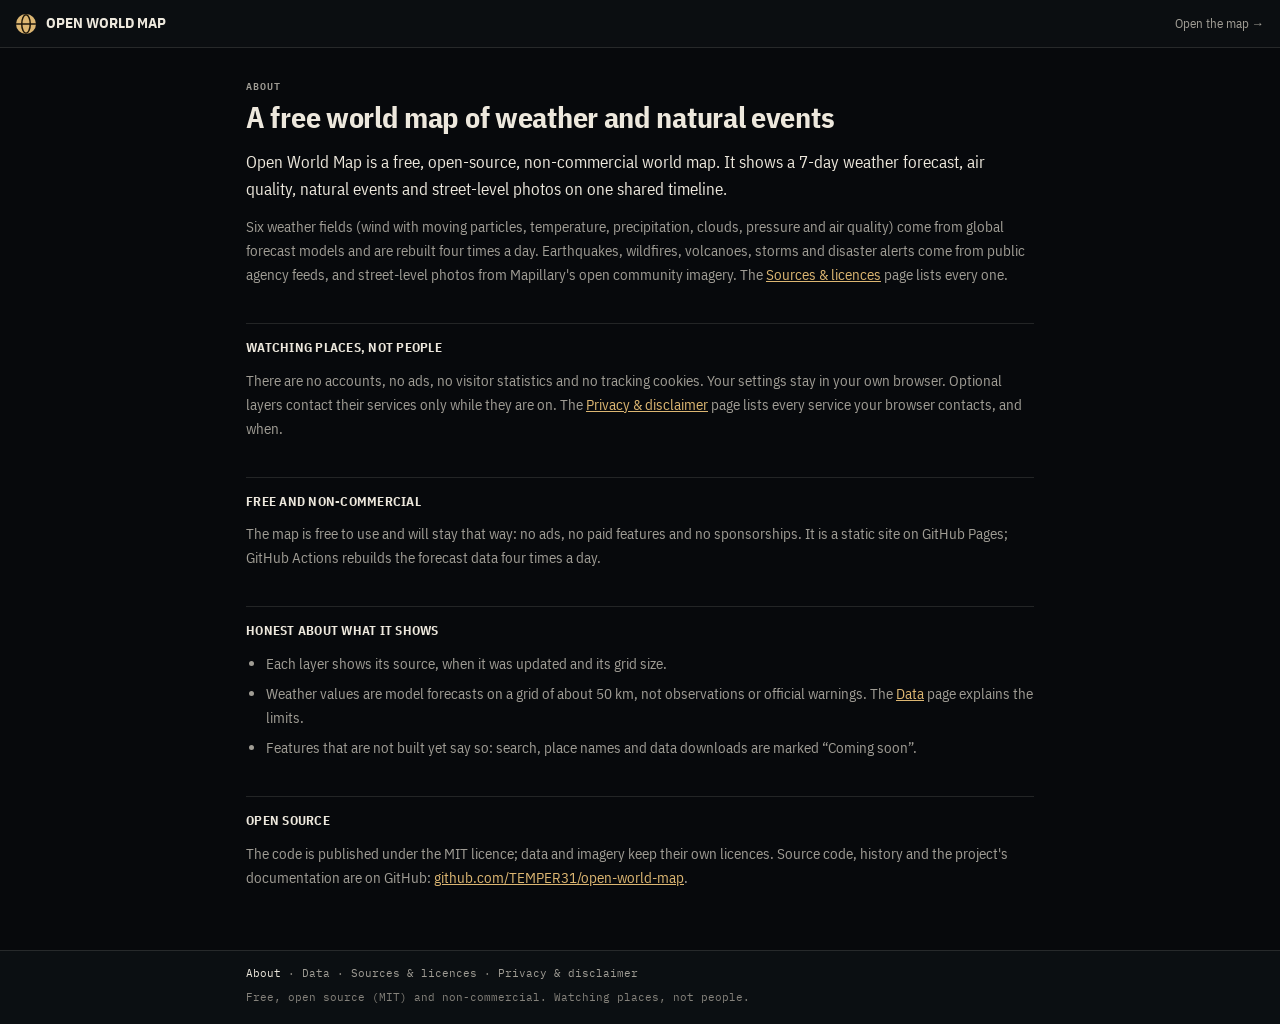
==== site/about.html @ 93635afb "Add files via upload" ====
<!doctype html>
<html lang="en" class="pg">
<head>
<meta charset="utf-8">
<meta http-equiv="Content-Security-Policy" content="default-src 'self'; script-src 'none'; style-src 'self'; img-src 'self'; font-src 'self'; connect-src 'none'; object-src 'none'; base-uri 'self'; form-action 'none'">
<meta name="viewport" content="width=device-width, initial-scale=1, viewport-fit=cover">
<title>About · Open World Map</title>
<meta name="description" content="About Open World Map: a free, open-source, non-commercial world map of weather forecasts and natural events. No accounts, no ads, no tracking.">
<meta name="referrer" content="strict-origin-when-cross-origin">
<meta name="theme-color" content="#07090c">
<link rel="icon" href="favicon.svg" type="image/svg+xml">
<link rel="icon" href="icon-32.png" sizes="32x32" type="image/png">
<link rel="icon" href="icon-192.png" sizes="192x192" type="image/png">
<link rel="apple-touch-icon" href="apple-touch-icon.png">
<link rel="stylesheet" href="css/app.css">
<link rel="stylesheet" href="css/page.css">
</head>
<body>
<header class="pg-top"><a class="brand" href="./"><svg class="logo" viewBox="0 0 20 20" aria-hidden="true"><circle cx="10" cy="10" r="10" fill="var(--accent)"/><ellipse cx="10" cy="10" rx="4.25" ry="9.25" fill="none" stroke="var(--accentInk)" stroke-width="1.5"/><path d="M0 10h20" stroke="var(--accentInk)" stroke-width="1.5"/></svg>Open World Map</a><a class="tb-link" href="./">Open the map →</a></header>
<main class="pg-main">
<p class="kick">About</p>
<h1>A free world map of weather and natural events</h1>
<p class="pg-lead">Open World Map is a free, open-source, non-commercial world map. It shows a 7-day weather forecast, air quality, natural events and street-level photos on one shared timeline.</p>
<p>Six weather fields (wind with moving particles, temperature, precipitation, clouds, pressure and air quality) come from global forecast models and are rebuilt four times a day. Earthquakes, wildfires, volcanoes, storms and disaster alerts come from public agency feeds, and street-level photos from Mapillary's open community imagery. The <a href="sources.html">Sources &amp; licences</a> page lists every one.</p>

<h2>Watching places, not people</h2>
<p>There are no accounts, no ads, no visitor statistics and no tracking cookies. Your settings stay in your own browser. Optional layers contact their services only while they are on. The <a href="privacy.html">Privacy &amp; disclaimer</a> page lists every service your browser contacts, and when.</p>

<h2>Free and non-commercial</h2>
<p>The map is free to use and will stay that way: no ads, no paid features and no sponsorships. It is a static site on GitHub Pages; GitHub Actions rebuilds the forecast data four times a day.</p>

<h2>Honest about what it shows</h2>
<ul>
  <li>Each layer shows its source, when it was updated and its grid size.</li>
  <li>Weather values are model forecasts on a grid of about 50 km, not observations or official warnings. The <a href="data.html">Data</a> page explains the limits.</li>
  <li>Features that are not built yet say so: search, place names and data downloads are marked “Coming soon”.</li>
</ul>

<h2>Open source</h2>
<p>The code is published under the MIT licence; data and imagery keep their own licences. Source code, history and the project's documentation are on GitHub: <a href="https://github.com/TEMPER31/open-world-map" rel="noopener">github.com/TEMPER31/open-world-map</a>.</p>
</main>
<footer class="pg-foot">
  <nav class="footnav" aria-label="Site pages"><a href="about.html" aria-current="page">About</a><span class="sep" aria-hidden="true"> · </span><a href="data.html">Data</a><span class="sep" aria-hidden="true"> · </span><a href="sources.html">Sources &amp; licences</a><span class="sep" aria-hidden="true"> · </span><a href="privacy.html">Privacy &amp; disclaimer</a></nav>
  <p>Free, open source (MIT) and non-commercial. Watching places, not people.</p>
</footer>
</body>
</html>
---- site/css/app.css ----
/* Open World Map: visual system from docs/design (direction 2a, "Chart Room · Dark").
   The UI stays dark for every basemap. */

@font-face { font-family: 'IBM Plex Sans Condensed'; font-weight: 400; font-display: swap; src: url(../fonts/ibm-plex-sans-condensed-latin-400-normal.woff2) format('woff2'); }
@font-face { font-family: 'IBM Plex Sans Condensed'; font-weight: 500; font-display: swap; src: url(../fonts/ibm-plex-sans-condensed-latin-500-normal.woff2) format('woff2'); }
@font-face { font-family: 'IBM Plex Sans Condensed'; font-weight: 600; font-display: swap; src: url(../fonts/ibm-plex-sans-condensed-latin-600-normal.woff2) format('woff2'); }
@font-face { font-family: 'IBM Plex Sans Condensed'; font-weight: 700; font-display: swap; src: url(../fonts/ibm-plex-sans-condensed-latin-700-normal.woff2) format('woff2'); }
@font-face { font-family: 'IBM Plex Mono'; font-weight: 400; font-display: swap; src: url(../fonts/ibm-plex-mono-latin-400-normal.woff2) format('woff2'); }
@font-face { font-family: 'IBM Plex Mono'; font-weight: 500; font-display: swap; src: url(../fonts/ibm-plex-mono-latin-500-normal.woff2) format('woff2'); }
@font-face { font-family: 'IBM Plex Mono'; font-weight: 600; font-display: swap; src: url(../fonts/ibm-plex-mono-latin-600-normal.woff2) format('woff2'); }

:root {
  /* colour tokens (dark) */
  --bg: #07090c; --panel: rgba(12,15,19,.94); --glass: rgba(13,16,21,.58);
  --ink: #ede8dd; --mute: #a09d95; --faint: #85827b;
  --line: rgba(237,232,221,.12); --line2: rgba(237,232,221,.24); --hover: rgba(237,232,221,.06);
  --accent: #dcb672; --accentInk: #1c1508;
  --fire: #ff5a1f; --storm: #8a7cff; --photo: #2fd27a; --live: #45d483;
  /* type */
  --sans: 'IBM Plex Sans Condensed', 'Arial Narrow', sans-serif;
  --mono: 'IBM Plex Mono', ui-monospace, monospace;
  /* spacing scale 4 · 6 · 8 · 10 · 12 · 14 · 16 · 18 */
  --s1: 4px; --s2: 6px; --s3: 8px; --s4: 10px; --s5: 12px; --s6: 14px; --s7: 16px; --s8: 18px;
  --edge: 16px; --r: 2px;
  /* layout */
  --top: 48px; --rail: 260px; --tl-h: 76px;
  --credits-h: 16px; /* set from JS when the credits strip wraps */
  --tl-bottom: max(var(--edge), calc(var(--credits-h) + 2px));
  --lift: 0 18px 50px -12px rgba(0,0,0,.55);
  color-scheme: dark;
}

* { box-sizing: border-box; }
html, body { margin: 0; height: 100%; overflow: hidden; background: var(--bg); }
body { font: 13px/1.35 var(--sans); color: var(--ink); -webkit-font-smoothing: antialiased; }
button { font: inherit; color: inherit; background: none; border: 0; padding: 0; cursor: pointer; }
button:disabled, [aria-disabled="true"] { cursor: not-allowed; }
a { color: var(--accent); }
a:hover { color: var(--ink); }
:focus-visible { outline: 2px solid var(--accent); outline-offset: 1px; }
[hidden] { display: none !important; }
.mono { font-family: var(--mono); font-feature-settings: "tnum"; }

.app { position: fixed; inset: 0; overflow: hidden; }
.topbar, .layers, .timeline, .m-scrub, .tabs, .zoom, .legend, .probe { -webkit-user-select: none; user-select: none; }
.map { position: absolute; inset: 0; background: var(--bg); }
.map .particles { position: absolute; left: 0; top: 0; pointer-events: none; }

/* surfaces */
.panel { position: absolute; z-index: 5; background: var(--panel); border: 1px solid var(--line); }
.glass { background: var(--glass); border: 1px solid var(--line2); backdrop-filter: blur(14px); -webkit-backdrop-filter: blur(14px); }
.lift { box-shadow: var(--lift); }
.kick { font: 600 10px/1 var(--mono); letter-spacing: .09em; text-transform: uppercase; color: var(--ink); }
.chip { display: inline-flex; align-items: center; gap: 6px; height: 24px; padding: 0 9px; border: 1px solid var(--line2); border-radius: var(--r); font: 500 11px var(--mono); color: var(--ink); white-space: nowrap; }
.chip.on { background: var(--ink); color: var(--bg); border-color: var(--ink); }
.btn { display: inline-flex; align-items: center; justify-content: center; gap: 8px; height: 34px; padding: 0 14px; border-radius: var(--r); font: 500 12.5px var(--sans); border: 1px solid var(--line2); color: var(--ink); }
.btn.pri { background: var(--accent); color: var(--accentInk); border-color: var(--accent); }
.btn:disabled { color: var(--faint); border-color: var(--line); }
kbd { font: 500 10.5px var(--mono); padding: 2px 6px; border: 1px solid var(--line2); border-radius: 3px; color: var(--mute); }
.soon { font: 600 9px/1 var(--mono); letter-spacing: .08em; text-transform: uppercase; color: var(--faint); border: 1px solid var(--line); padding: 3px 4px; border-radius: var(--r); white-space: nowrap; }

/* segmented control (basemap switcher, density) */
.seg { display: flex; border: 1px solid var(--line2); border-radius: var(--r); overflow: hidden; }
.seg button { height: 24px; padding: 0 9px; font: 500 11px var(--mono); color: var(--mute); border-left: 1px solid var(--line2); white-space: nowrap; }
.seg button:first-child { border-left: 0; }
.seg button:hover { background: var(--hover); color: var(--ink); }
.seg button[aria-checked="true"] { background: var(--ink); color: var(--bg); }

/* ---- top bar ---- */
.topbar { left: 0; right: 0; top: 0; height: var(--top); border-width: 0 0 1px; display: flex; align-items: center; gap: 18px; padding: 0 12px 0 16px; }
.brand { display: flex; align-items: center; gap: 10px; font-weight: 700; font-size: 15px; text-transform: uppercase; white-space: nowrap; color: var(--ink); text-decoration: none; }
.logo { width: 20px; height: 20px; flex: none; }
.search { flex: 0 1 420px; min-width: 120px; display: flex; align-items: center; gap: 10px; height: 32px; padding: 0 8px 0 12px; border: 1px solid var(--line); border-radius: var(--r); color: var(--mute); background: var(--hover); text-align: left; }
.search span { flex: 1; overflow: hidden; text-overflow: ellipsis; white-space: nowrap; }
.search::before, .m-search::before { content: ""; width: 10px; height: 10px; border: 1.5px solid var(--mute); border-radius: 50%; flex: none; }
.tb-right { margin-left: auto; display: flex; align-items: center; gap: 16px; color: var(--mute); font-size: 12.5px; white-space: nowrap; }
.tb-right .mono { color: var(--ink); font-size: 12px; }
.tb-link { color: var(--mute); text-decoration: none; font-size: 12.5px; }
.tb-link:hover { color: var(--ink); }
.tb-sep { width: 1px; height: 20px; background: var(--line); }
.sample-badge { font: 600 10px/1 var(--mono); letter-spacing: .09em; text-transform: uppercase; color: var(--accent); border: 1px solid color-mix(in oklab, var(--accent) 55%, transparent); padding: 4px 6px; border-radius: var(--r); }

/* ---- layers rail ---- */
.layers { left: 0; top: var(--top); bottom: 0; width: var(--rail); border-width: 0 1px 0 0; padding: 14px 0 10px; display: flex; flex-direction: column; gap: 14px; overflow-y: auto; }
.l-hd { display: flex; align-items: center; gap: 8px; padding: 0 10px 0 16px; height: 28px; margin-top: -6px; }
.l-hd b { font-weight: 700; font-size: 13px; text-transform: uppercase; letter-spacing: .02em; }
.l-sum { display: none; font: 11px var(--mono); color: var(--mute); white-space: nowrap; overflow: hidden; text-overflow: ellipsis; min-width: 0; flex: 1; }
.l-min { margin-left: auto; width: 26px; height: 26px; border: 1px solid var(--line); position: relative; flex: none; }
.l-min::after { content: ""; position: absolute; left: 8px; right: 8px; top: 12px; border-top: 1.5px solid var(--ink); }
.l-min:hover { background: var(--hover); }
.layers.min { padding: 8px 0; gap: 0; bottom: auto; border-width: 0 1px 1px 0; overflow: visible; }
.layers.min .l-hd { margin: 0; }
.layers.min .lsec, .layers.min .lfoot { display: none; }
.layers.min .l-sum { display: inline; }
.layers.min .l-min::before { content: ""; position: absolute; top: 6px; bottom: 6px; left: 12px; border-left: 1.5px solid var(--ink); }
.lsec { display: grid; gap: 1px; padding: 0 8px; }
.lsec > .kick { padding: 0 8px 6px; display: flex; justify-content: space-between; }
.lsec > .kick span:last-child { color: var(--mute); font-weight: 500; }
.row { display: flex; align-items: center; gap: 10px; height: 30px; padding: 0 8px; color: var(--mute); width: 100%; text-align: left; }
button.row:hover, .row[data-toggle]:hover { background: var(--hover); }
.row b { font-weight: 500; color: var(--ink); }
.row .v { margin-left: auto; font: 11px var(--mono); color: var(--mute); }
.row.on, .row.on:hover { background: var(--ink); color: var(--bg); }
.row.on b, .row.on .v { color: var(--bg); }
.row.off b { color: var(--faint); }
.rad { width: 12px; height: 12px; border-radius: 50%; border: 1.5px solid var(--line2); flex: none; }
.row.on .rad { border: 4px solid var(--bg); background: var(--accent); }
.sw { width: 10px; height: 10px; flex: none; }
.sw.eq { border: 2px solid currentColor; border-radius: 50%; }
.sw.fi { background: var(--fire); }
.sw.cy { background: var(--accent); border-radius: 50%; }
.sw.st { background: var(--storm); }
.gdot { width: 9px; height: 9px; border-radius: 50%; background: var(--photo); display: inline-block; box-shadow: 0 0 0 2px rgba(47,210,122,.25); flex: none; }
.row.off .sw, .row.off .gdot { opacity: .45; }
.tg { margin-left: auto; width: 26px; height: 15px; border-radius: 1px; background: var(--line2); position: relative; flex: none; }
.tg::after { content: ""; position: absolute; left: 2px; top: 2px; width: 11px; height: 11px; border-radius: 1px; background: var(--bg); }
.tg.on { background: var(--accent); }
.tg.on::after { left: 13px; background: var(--accentInk); }
.tg:disabled { opacity: .4; }
.lfoot { margin: auto 16px 0; padding-top: 10px; border-top: 1px solid var(--line); font: 10.5px/1.5 var(--mono); color: var(--mute); }
.lfoot b { color: var(--accent); font-weight: 500; }

/* ---- legend ---- */
.legend { position: absolute; z-index: 5; left: calc(var(--rail) + 32px); bottom: calc(var(--tl-bottom) + var(--tl-h) + var(--edge)); width: 320px; padding: 9px 12px 8px; }
.lg-h { display: flex; justify-content: space-between; gap: 12px; font: 500 11px var(--mono); margin-bottom: 6px; white-space: nowrap; }
.lg-h span:last-child { color: var(--mute); overflow: hidden; text-overflow: ellipsis; }
.lg-bar { height: 8px; display: flex; box-shadow: inset 0 0 0 1px var(--line); }
.lg-bar i { flex: 1; }
.lg-t { position: relative; height: 14px; margin-top: 4px; font: 10px var(--mono); color: var(--mute); }
.lg-t span { position: absolute; top: 0; transform: translateX(-50%); white-space: nowrap; }
.lg-t span:first-child { transform: none; }
.lg-t span:last-child { transform: translateX(-100%); }
.lg-t.band { display: flex; position: static; }
.lg-t.band span { position: static; transform: none; flex: 1; }
.lg-cats { display: flex; margin-top: 2px; font: 9.5px var(--mono); color: var(--mute); }
.lg-cats span { flex: 1; overflow: hidden; text-overflow: ellipsis; white-space: nowrap; padding-right: 3px; }

/* ---- timeline ---- */
.timeline { position: absolute; z-index: 5; left: calc(var(--rail) + var(--edge)); right: var(--edge); bottom: var(--tl-bottom); height: var(--tl-h); display: flex; align-items: stretch; }
.tl-ctrl { display: flex; align-items: center; gap: 12px; padding: 0 14px; border-right: 1px solid var(--line); width: 290px; flex: none; }
.tl-btns { display: flex; align-items: center; gap: 4px; flex: none; }
.tl-step { width: 26px; height: 36px; display: grid; place-items: center; font: 500 18px var(--mono); color: var(--ink); border: 1px solid var(--line2); border-radius: var(--r); flex: none; }
.tl-step:hover:not(:disabled) { background: var(--hover); }
.tl-step:disabled { opacity: .35; cursor: default; }
.play { width: 36px; height: 36px; border-radius: var(--r); background: var(--accent); position: relative; flex: none; }
.play::after { content: ""; position: absolute; left: 14px; top: 11px; border-left: 11px solid var(--accentInk); border-top: 7px solid transparent; border-bottom: 7px solid transparent; }
.play.on::after { left: 12px; top: 11px; width: 4px; height: 14px; border: 0; background: var(--accentInk); box-shadow: 8px 0 0 var(--accentInk); }
.tl-now { font-weight: 600; font-size: 14px; }
.tl-date { font-size: 11px; color: var(--mute); margin-top: 2px; }
.tl-track { flex: 1; position: relative; margin: 0 22px; cursor: pointer; touch-action: none; }
.tl-side { display: flex; align-items: center; gap: 8px; padding: 0 16px; border-left: 1px solid var(--line); }
.tl-zone { position: absolute; top: 12px; height: 30px; display: flex; align-items: flex-start; padding: 3px 6px; font: 600 9px var(--mono); letter-spacing: .1em; color: var(--faint); pointer-events: none; }
.tl-zone.fc { background: repeating-linear-gradient(135deg, var(--hover) 0 4px, transparent 4px 8px); border-left: 1px dashed var(--line2); }
.tl-axis { position: absolute; left: 0; right: 0; top: 42px; height: 1px; background: var(--line2); }
.tl-lab { position: absolute; top: 49px; transform: translateX(-50%); font: 10.5px var(--mono); color: var(--mute); white-space: nowrap; pointer-events: none; }
.tl-lab[style="left:0"] { transform: none; }
.tl-lab.end { transform: translateX(-100%); }
.tl-lab b { color: var(--ink); font-weight: 600; }
.tl-tick { position: absolute; top: 42px; width: 1px; height: 3px; background: var(--line2); }
.tl-tick.major { height: 6px; }
.tl-head { position: absolute; top: 6px; bottom: 22px; width: 2px; background: var(--accent); transform: translateX(-1px); pointer-events: none; }
.tl-head::before { content: ""; position: absolute; left: -5px; top: -4px; width: 12px; height: 12px; background: var(--accent); transform: rotate(45deg); }

/* ---- detail panel ---- */
.detail { position: absolute; z-index: 5; right: var(--edge); top: calc(var(--top) + var(--edge)); max-height: calc(100% - var(--top) - var(--edge) * 2 - var(--tl-bottom) - var(--tl-h)); width: 348px; display: flex; flex-direction: column; overflow: auto; }
.d-hd { padding: 14px 18px 12px; border-bottom: 1px solid var(--line); position: relative; }
.d-x { position: absolute; right: 14px; top: 14px; width: 26px; height: 26px; border: 1px solid var(--line2); display: grid; place-items: center; color: var(--mute); font-size: 14px; }
.d-x:hover { color: var(--ink); background: var(--hover); }
.d-title { font-size: 26px; font-weight: 700; letter-spacing: -.01em; margin: 8px 0 2px; }
.d-name { font-size: 12px; color: var(--faint); margin-bottom: 6px; display: flex; gap: 6px; align-items: center; }
.d-body { display: flex; flex-direction: column; flex: 1; }
.grab { display: none; }
.d-sub { color: var(--mute); font-size: 12.5px; display: flex; gap: 8px; align-items: center; flex-wrap: wrap; }
.tag { font: 600 10.5px var(--mono); padding: 2px 6px; background: var(--accent); color: var(--accentInk); }
.stats { display: grid; grid-template-columns: 1fr 1fr; border-bottom: 1px solid var(--line); }
.stat { padding: 9px 18px; text-align: left; border-bottom: 1px solid var(--line); }
.stat:nth-child(odd) { border-right: 1px solid var(--line); }
.stat:nth-last-child(-n+2) { border-bottom: 0; }
button.stat:hover { background: var(--hover); }
.stat.on { box-shadow: inset 2px 0 0 var(--accent); }
.stat .l { font-size: 11px; color: var(--mute); }
.stat .n { font: 500 20px/1.15 var(--mono); margin-top: 3px; letter-spacing: -.02em; }
.stat .n small { font-size: 11px; color: var(--mute); margin-left: 3px; letter-spacing: 0; }
.d-sec { padding: 10px 18px; border-bottom: 1px solid var(--line); }
.d-sec .kick { display: flex; justify-content: space-between; margin-bottom: 8px; }
.d-sec .kick span:last-child { color: var(--mute); font-weight: 500; }
.d-sec svg { display: block; width: 100%; height: auto; }
.alert { padding: 10px 12px; border-radius: var(--r); background: color-mix(in oklab, var(--accent) 16%, transparent); border: 1px solid color-mix(in oklab, var(--accent) 45%, transparent); font-size: 12.5px; }
.alert b { display: block; font-weight: 600; }
.alert span { color: var(--mute); }
.d-ft { margin-top: auto; padding: 12px 18px 14px; display: flex; flex-direction: column; gap: 10px; }
.src { font: 10.5px var(--mono); color: var(--mute); }
.d-btns { display: flex; gap: 8px; }
.d-btns .btn { flex: 1; }

/* ---- probe, markers ---- */
.probe { position: absolute; z-index: 4; transform: translate(14px, -50%); display: grid; grid-template-columns: auto auto; align-items: baseline; gap: 2px 10px; padding: 7px 10px; border-radius: var(--r); font: 11.5px var(--mono); white-space: nowrap; pointer-events: none; background: rgba(12,15,19,.86); box-shadow: var(--lift); }
.probe b { font-weight: 600; font-size: 13px; }
.probe span { color: var(--mute); }
.probe small { grid-column: 1 / -1; font-size: 10px; color: var(--faint); }
.pin { width: 14px; height: 14px; border-radius: 50%; background: var(--accent); border: 2.5px solid var(--bg); box-shadow: 0 0 0 1px rgba(0,0,0,.4); position: relative; }
.pin::after { content: ""; position: absolute; inset: -9px; border: 2px solid var(--accent); border-radius: 50%; animation: pulse 2s ease-out infinite; }
@keyframes pulse { 0% { transform: scale(.4); opacity: .9; } 100% { transform: scale(1.8); opacity: 0; } }
@media (prefers-reduced-motion: reduce) { .pin::after { animation: none; opacity: 0; } }
.hl-plate { width: 44px; height: 30px; display: grid; place-items: center; align-content: center; background: rgba(7,9,12,.75); font: 600 13px/1 var(--mono); pointer-events: none; }
.hl-plate span { font: 500 10px/1.2 var(--mono); }
.hl-plate.L { color: #9ec3ff; }
.hl-plate.H { color: #f1c48a; }
.hl-plate.light { background: rgba(247,245,239,.85); }
.hl-plate.light.L { color: #2b4e9a; }
.hl-plate.light.H { color: #8a4a1e; }

/* ---- zoom + scale ---- */
.zoom { position: absolute; z-index: 5; right: var(--edge); bottom: calc(var(--tl-bottom) + var(--edge) + var(--tl-h)); display: flex; flex-direction: column; }
.zoom button { width: 36px; height: 36px; display: grid; place-items: center; font: 400 18px var(--mono); border-bottom: 1px solid var(--line); }
.zoom button:last-child { border: 0; }
.zoom button:hover { background: var(--hover); }
.zoom svg { width: 16px; height: 16px; }
.zoom button[aria-pressed="true"], .m-btn[aria-pressed="true"] { background: var(--accent); color: var(--accentInk); border-color: var(--accent); }
.scale { position: absolute; z-index: 5; right: calc(var(--edge) + 48px); bottom: calc(var(--tl-bottom) + var(--edge) + var(--tl-h)); display: flex; flex-direction: column; align-items: flex-end; gap: 3px; font: 10px var(--mono); color: var(--ink); text-shadow: 0 1px 2px rgba(0,0,0,.8); pointer-events: none; }
.scale i { display: block; height: 5px; border: 1.5px solid var(--ink); border-top: 0; box-shadow: 0 1px 2px rgba(0,0,0,.6); }

/* ---- credits strip ---- */
.credits { position: absolute; z-index: 6; right: 0; bottom: 0; max-width: calc(100% - var(--rail)); min-height: 16px; padding: 0 8px; font: 10px/15px var(--mono); color: var(--mute); background: var(--panel); border-top: 1px solid var(--line); border-left: 1px solid var(--line); text-align: right; }
.credits a { color: var(--ink); text-decoration: none; }
.credits a:hover { text-decoration: underline; }
.credits b { color: var(--accent); font-weight: 500; }

/* ---- popovers (Data, Settings) ---- */
.pop { z-index: 8; right: 12px; top: calc(var(--top) + 8px); width: 320px; padding: 14px 16px; border-color: var(--line2); box-shadow: var(--lift); }
.pop-hd { display: flex; align-items: center; justify-content: space-between; margin-bottom: 10px; }
.pop-hd b { font-size: 15px; font-weight: 700; text-transform: uppercase; }
.pop .d-x { position: static; }
.pop p { margin: 0 0 10px; color: var(--mute); font-size: 13px; }
.pop p b { color: var(--ink); font-weight: 600; }
.pop .note { font-size: 12px; }
.it { display: flex; align-items: center; justify-content: space-between; gap: 10px; min-height: 40px; border-top: 1px solid var(--line); font-size: 13px; }
.it:last-of-type { border-bottom: 1px solid var(--line); margin-bottom: 10px; }
input[type=range] { accent-color: var(--accent); width: 140px; }

/* ---- toast ---- */
.stale { position: absolute; z-index: 7; left: 50%; top: calc(var(--top) + 8px); transform: translateX(-50%); max-width: min(640px, calc(100% - 32px)); padding: 7px 12px; font: 12px/1.4 var(--sans); color: var(--ink); background: color-mix(in oklab, var(--accent) 22%, var(--panel)); border: 1px solid color-mix(in oklab, var(--accent) 60%, transparent); text-align: center; }
.legend.unavailable::after { content: attr(data-msg); display: block; margin-top: 4px; font: 10px var(--mono); color: var(--accent); }
.toast { position: absolute; z-index: 30; left: 50%; top: calc(var(--top) + 14px); transform: translate(-50%, -8px); opacity: 0; pointer-events: none; padding: 8px 12px; background: var(--panel); border: 1px solid var(--line2); font: 12px var(--mono); transition: opacity .15s, transform .15s; }
.toast.show { opacity: 1; transform: translate(-50%, 0); }
.noscript { position: absolute; inset: 40% 0 auto; text-align: center; color: var(--mute); }

/* ---- MapLibre overrides ---- */
.maplibregl-ctrl-attrib { display: none; }
.maplibregl-canvas:focus-visible { outline: 2px solid var(--accent); outline-offset: -2px; }

/* ---- mobile (designed at 390 x 844; below 1024 px wide) ---- */
.m-top, .m-field, .m-scrub, .tabs, .lsheet { display: none; }

@media (max-width: 1023px) {
  :root { --tabs: calc(60px + env(safe-area-inset-bottom)); --safe-top: env(safe-area-inset-top); }
  .topbar, .layers, .legend, .timeline, .zoom, .probe { display: none !important; }
  .stale { top: calc(136px + var(--safe-top)); font-size: 11px; }
  .m-top { display: flex; position: absolute; z-index: 6; left: 12px; right: 12px; top: calc(12px + var(--safe-top)); gap: 8px; }
  .m-search { flex: 1; height: 46px; display: flex; align-items: center; gap: 10px; padding: 0 14px; font-size: 14.5px; color: var(--mute); text-align: left; }
  .m-search::before { width: 11px; height: 11px; }
  .m-btn { width: 46px; height: 46px; display: grid; place-items: center; font: 600 10px var(--mono); }
  .m-btn[aria-expanded="true"] { background: var(--ink); color: var(--bg); border-color: var(--ink); }
  .m-field { display: flex; position: absolute; z-index: 6; left: 12px; top: calc(68px + var(--safe-top)); align-items: center; gap: 8px; padding: 6px 10px; font: 500 11px var(--mono); white-space: nowrap; }
  .m-field .lg-bar { width: 84px; height: 6px; }
  .m-field .sample-badge { padding: 2px 4px; font-size: 9px; }
  .m-scrub { display: flex; position: absolute; z-index: 7; left: 12px; right: 12px; bottom: calc(var(--tabs) + 12px); height: 52px; align-items: center; gap: 10px; padding: 0 12px 0 8px; }
  .m-track { flex: 1; position: relative; height: 30px; cursor: pointer; touch-action: none; }
  .m-track .tl-zone { top: 0; height: 20px; font-size: 8px; padding: 2px 4px; }
  .m-track .tl-axis { top: 20px; }
  .m-track .tl-tick { top: 20px; }
  .m-track .tl-head { top: 0; bottom: 4px; }
  .m-track .tl-head::before { top: -3px; }
  .m-time { font-size: 11px; text-align: right; line-height: 1.3; display: flex; flex-direction: column; min-width: 64px; }
  .m-time b { color: var(--ink); }
  .m-time span { color: var(--mute); }
  .tabs { display: grid; position: absolute; z-index: 20; left: 0; right: 0; bottom: 0; height: var(--tabs); grid-template-columns: repeat(4, 1fr); padding: 6px 8px env(safe-area-inset-bottom); border-top: 1px solid var(--line); background: var(--panel); }
  .tabs button { display: flex; flex-direction: column; align-items: center; justify-content: center; gap: 6px; font-size: 11.5px; color: var(--mute); min-height: 44px; }
  .tabs button i { width: 22px; height: 2px; background: transparent; }
  .tabs button.on { color: var(--ink); font-weight: 600; }
  .tabs button.on i { background: var(--accent); }
  /* credits sit at the top of the map so bottom sheets never cover them */
  .credits { left: 12px; right: 12px; top: calc(104px + var(--safe-top)); bottom: auto; max-width: none; border: 0; background: rgba(12,15,19,.7); font-size: 9px; line-height: 13px; padding: 2px 6px; text-align: left; }

  /* bottom sheets: layers, place detail, data, settings */
  .sheet, .detail, .pop { position: absolute; z-index: 9; left: 0; right: 0; top: auto; bottom: var(--tabs); width: auto; max-height: 62%; overflow-y: auto; padding: 8px 16px 16px; border: 0; border-top: 1px solid var(--line2); background: rgba(12,15,19,.92); backdrop-filter: blur(20px); -webkit-backdrop-filter: blur(20px); box-shadow: none; }
  .sheet::before, .detail::before, .pop::before { content: ""; display: block; width: 38px; height: 5px; border-radius: 3px; background: var(--line2); margin: 0 auto 10px; flex: none; }
  .lsheet:not([hidden]) { display: block; }
  .detail { padding: 8px 0 0; top: 54%; max-height: none; }
  .detail .d-title { font-size: 22px; margin: 6px 0 2px; }
  .detail .stats { grid-template-columns: repeat(3, 1fr); }
  .detail .stat { padding: 8px 12px; border-right: 1px solid var(--line); border-bottom: 1px solid var(--line); }
  .detail .stat:nth-child(3n) { border-right: 0; }
  .detail .stat:nth-last-child(-n+3) { border-bottom: 0; }
  .detail .stat .n { font-size: 17px; }
  .detail .d-hd { padding-top: 0; }
  .detail .d-x, .lsheet .d-x { width: 36px; height: 36px; }
  .ls-hd { display: flex; align-items: center; justify-content: space-between; margin: 0 0 12px; }
  .ls-hd b { font-size: 18px; font-weight: 700; text-transform: uppercase; }
  .ls-hd .d-x { position: static; }
  .grp { margin-bottom: 12px; }
  .grp > .kick { padding: 0 4px 7px; display: flex; justify-content: space-between; }
  .grp > .kick span:last-child { color: var(--mute); font-weight: 500; }
  .ftiles { display: grid; grid-template-columns: repeat(3, 1fr); gap: 8px; }
  .ftile { height: 72px; border: 1px solid var(--line2); padding: 9px 10px; display: flex; flex-direction: column; justify-content: space-between; background: var(--hover); text-align: left; }
  .ftile .lg-bar { height: 5px; }
  .ftile b { font-size: 14px; font-weight: 600; }
  .ftile span { font: 10.5px var(--mono); color: var(--mute); }
  .ftile[aria-checked="true"] { border: 1.5px solid var(--accent); background: color-mix(in oklab, var(--accent) 12%, transparent); }
  .card { border: 1px solid var(--line2); background: var(--hover); }
  .card .it { padding: 0 14px; min-height: 46px; font-size: 14px; border-top: 1px solid var(--line); margin: 0; }
  .card .it:first-child { border-top: 0; }
  .card .it:last-of-type { border-bottom: 0; }
  .card .seg button { height: 32px; padding: 0 10px; }
  .pop .it { min-height: 46px; }
}

@media (max-width: 1279px) and (min-width: 1024px) {
  .tl-side [data-stepsize] { display: none; }
  .sample-badge { display: none; }
}

/* keep zoom + scale clear of the open detail panel (desktop) */
@media (min-width: 1024px) {
  .has-detail .zoom { right: calc(var(--edge) + 348px + 12px); }
  .has-detail .scale { right: calc(var(--edge) + 348px + 60px); }
}
/* Temperature unit toggle in the legend header (°C <-> °F) */
.lg-u { font: inherit; color: var(--accent); background: none; border: 0; padding: 0 2px; cursor: pointer; text-decoration: underline dotted; text-underline-offset: 2px; }
.lg-u:focus-visible { outline: 2px solid var(--accent); outline-offset: 1px; }

/* 7-day timeline: the 3-hourly part (after f120) and the "less certain" part (after ~3 days) */
.tl-coarse, .tl-unc { position: absolute; top: 12px; right: 0; height: 30px; padding: 3px 6px; font: 600 9px var(--mono); letter-spacing: .1em; color: var(--faint); pointer-events: none; }
.tl-unc { top: 26px; height: 16px; padding-top: 2px; background: linear-gradient(90deg, transparent, rgba(0,0,0,.18)); border-left: 1px dotted var(--line2); }
.tl-coarse { border-left: 1.5px solid var(--line2); background: rgba(237,232,221,.035); }
.tl-tick.coarse { background: var(--mute); }
.tl-lab.mini { top: 21px; font-size: 8.5px; }
.legend.ended .lg-bar, .legend.ended .lg-t, .legend.ended .lg-cats { opacity: .3; }
@media (max-width: 1023px) {
  .m-scrub { gap: 6px; padding: 0 10px 0 6px; }
  .m-scrub .tl-step { width: 32px; height: 44px; }
  .m-scrub .play { width: 44px; height: 44px; }
  .m-scrub .play::after { left: 18px; top: 15px; }
  .m-scrub .play.on::after { left: 16px; top: 15px; }
  .m-track .tl-coarse { top: 0; height: 20px; padding: 0; }
  .m-track .tl-unc { top: 10px; height: 10px; }
}

/* ---- Phase 3: one clock, units, measure, layers sections, phone sheets ---- */
.tl-label { min-width: 0; }
.tl-now { display: flex; align-items: baseline; gap: 8px; white-space: nowrap; }
.tl-fh { font-size: 10px; font-weight: 500; color: var(--faint); }
.tl-ctrl { width: auto; }
.tl-date { white-space: nowrap; }
button.chip:hover { background: var(--hover); }
/* Layers rail: the selected field opens to its legend and options; the others stay one line */
.lx { padding: 8px 8px 10px 30px; border-left: 2px solid var(--accent); margin: 0 0 4px 8px; display: grid; gap: 8px; }
.lx .seg { justify-self: start; }
.lx-note { margin: 0; font-size: 11.5px; color: var(--mute); line-height: 1.4; }
.legend.docked { position: static; width: auto; padding: 0; background: none; border: 0; box-shadow: none; backdrop-filter: none; -webkit-backdrop-filter: none; }
.legend.docked .lg-h span:first-child { display: none; }
.legend.docked .lg-h { justify-content: flex-end; }
.ls-lg .legend.docked { display: block !important; margin-top: 12px; padding: 10px 12px 8px; border: 1px solid var(--line2); background: var(--hover); }
.ls-lg .legend.docked .lg-h span:first-child { display: inline; }
.ls-lg .legend.docked .lg-h { justify-content: space-between; }
/* measure panel */
.measure { position: absolute; z-index: 8; left: calc(var(--rail) + 32px); top: calc(var(--top) + var(--edge)); width: 280px; padding: 12px 14px; display: grid; gap: 8px; }
.m-hd { display: flex; justify-content: space-between; align-items: center; }
.m-hd .d-x { position: static; }
.m-total { display: flex; align-items: center; justify-content: space-between; gap: 10px; }
.m-total b { font-size: 24px; font-weight: 500; }
.m-legs { margin: 0; padding: 0; list-style: none; font-size: 11.5px; max-height: 120px; overflow: auto; }
.m-legs li { display: flex; justify-content: space-between; padding: 3px 0; border-top: 1px solid var(--line); color: var(--mute); }
.m-legs b { color: var(--ink); font-weight: 500; }
.measure .btn { height: 34px; }
.layers.min ~ .measure { left: calc(var(--edge) + 0px); top: calc(var(--top) + 64px); }
/* MapLibre: no default controls are used; keep any that appear in the dark theme */
.maplibregl-ctrl-group { background: var(--glass); border: 1px solid var(--line2); }

@media (max-width: 1023px) {
  .m-top .m-btn[data-measure] { font-size: 9px; }
  .measure { left: 12px; right: 12px; width: auto; top: calc(112px + var(--safe-top)); z-index: 8; background: rgba(12,15,19,.92); }
  .measure .btn { height: 44px; }
  .measure .seg button { height: 36px; padding: 0 14px; }
  /* scrubber: 44 px targets, a tall drag area for the track */
  /* two rows: buttons + time, then the track across the full width (easy to drag) */
  .m-scrub { height: auto; display: grid; grid-template-columns: 44px 44px 44px 1fr; grid-template-rows: 44px 44px; gap: 4px 6px; padding: 6px 10px 2px; align-items: center; }
  .m-scrub .tl-step { width: 44px; height: 44px; }
  .m-track { height: 44px; grid-column: 1 / -1; grid-row: 2; margin: 0 6px; }
  .m-time { flex-direction: row; flex-wrap: wrap; justify-content: flex-end; gap: 0 8px; }
  .m-time span { white-space: nowrap; }
  .m-track .tl-zone, .m-track .tl-coarse { top: 4px; }
  .m-track .tl-unc { top: 14px; }
  .m-track .tl-axis, .m-track .tl-tick { top: 24px; }
  .m-track .tl-lab.mini { top: 26px; }
  .m-track .tl-head { top: 4px; bottom: 14px; }
  .m-time { min-width: 0; font-size: 10.5px; line-height: 1.3; text-align: right; }
  .m-time i { font-style: normal; font-size: 9px; color: var(--faint); }
  /* sheets: drag handle + snap heights (map area = screen minus the tab bar) */
  .sheet::before, .detail::before { content: none; }
  .grab { display: block; width: 100%; height: 26px; margin: -8px 0 4px; flex: none; touch-action: none; cursor: grab; position: relative; }
  .grab::after { content: ""; position: absolute; left: 50%; top: 10px; width: 38px; height: 5px; margin-left: -19px; border-radius: 3px; background: var(--line2); }
  .sheet, .detail { max-height: none; transition: height .18s ease-out; }
  .sheet.dragging, .detail.dragging { transition: none; }
  .detail { top: auto; height: calc((100% - var(--tabs)) * .4); }
  .detail[data-snap="peek"] { height: 150px; overflow: hidden; }
  .detail[data-snap="full"], .lsheet[data-snap="full"] { height: calc(100% - var(--tabs) - 64px - var(--safe-top)); }
  .lsheet { height: calc((100% - var(--tabs)) * .4); }
  .has-detail .m-scrub { top: auto; bottom: calc(var(--tabs) + (100% - var(--tabs)) * .4 + 8px); }
  body[data-place="peek"].has-detail .m-scrub { bottom: calc(var(--tabs) + 150px + 8px); }
  body[data-place="full"].has-detail .m-scrub { display: none; }
  .detail .d-x { top: 0; }
  .detail .d-name { margin-bottom: 4px; }
}
.legend.docked .lg-t { font-size: 8.5px; }
.layers { overflow-x: hidden; }
.lx { min-width: 0; overflow: hidden; }
.legend.docked .lg-h span:last-child { min-width: 0; }
.legend.docked.unavailable::after { white-space: normal; }
.legend.docked .lg-cats { font-size: 8.5px; }
.lx { grid-template-columns: minmax(0, 1fr); }
.legend.docked { min-width: 0; overflow: hidden; }

/* ---- events (Phase 5) ---- */
.sw.ga { background: #ff9f1c; transform: rotate(45deg) scale(.85); }
.sw.st { border-radius: 50%; }
.lsec.ev > .kick { align-items: center; }
.lsec.ev .seg button { height: 20px; padding: 0 7px; font-size: 10px; }
.lsec.ev .row .v { margin-left: auto; }
.lsec.ev .row .tg { margin-left: 8px; }
.row .v.bad { color: var(--fire); }
.lsec.ev .lx-note { padding: 4px 8px 0; font-size: 11px; }
.grp .lsec.ev { padding: 0; }
@media (max-width: 1023px) { .grp .lsec.ev .row { height: 44px; } .grp .lsec.ev .tg { width: 34px; height: 20px; } .grp .lsec.ev .tg::after { width: 16px; height: 16px; } .grp .lsec.ev .tg.on::after { left: 16px; } .grp .lsec.ev .seg button { height: 32px; padding: 0 12px; } }

/* ---- street photos (Phase 4) ---- */
.ph-img { display: block; width: 100%; aspect-ratio: 4 / 3; object-fit: cover; background: var(--hover); border: 1px solid var(--line); }
.ph-msg { display: grid; place-items: center; color: var(--mute); font: 12px var(--mono); text-align: center; padding: 12px; }

/* ---- overlays ---- */
.chk { width: 12px; height: 12px; flex: none; border: 1.5px solid var(--mute); border-radius: 1px; position: relative; }
.row[aria-checked="true"] .chk { background: var(--accent); border-color: var(--accent); }
.row[aria-checked="true"] .chk::after { content: ""; position: absolute; left: 3px; top: 0; width: 3px; height: 7px; border: solid var(--accentInk); border-width: 0 1.5px 1.5px 0; transform: rotate(45deg); }
.row.dis { cursor: not-allowed; }
.row.dis b, .row.dis .chk { opacity: .45; }
.ov-lg { display: grid; grid-template-columns: 1fr auto; align-items: center; gap: 8px; padding: 0 8px 6px 30px; font-size: 10px; color: var(--mute); }
.ov-lg .lg-bar { height: 6px; }
.lg-ov { margin-top: 6px; font-size: 10.5px; color: var(--mute); }
.probe em { grid-column: 1 / -1; display: block; font: normal 11px var(--mono); color: var(--ink); opacity: .85; }
.stat.ov { box-shadow: inset 2px 0 0 var(--mute); }
@media (max-width: 1023px) { .grp .lsec.ov { padding: 0; } .grp .lsec.ov .row { height: 44px; } }
.lsec.ov .lx-note { padding: 4px 8px 0; font-size: 11px; }

/* ---- Phase 6: "Coming soon" labels, Now button ---- */
.search .soon, .m-search .soon { flex: none; overflow: visible; }
.m-search > span:not(.soon) { flex: 1; min-width: 0; overflow: hidden; text-overflow: ellipsis; white-space: nowrap; }
.m-search { min-width: 0; } /* the label must not push the MSR / LYR buttons below 46 px */
.btn .soon { font-size: 8.5px; }
.pop p .soon { margin-left: 4px; vertical-align: 1px; }
button.chip:disabled { color: var(--faint); border-color: var(--line); }
button.chip:disabled:hover { background: none; }
.m-now { display: none; }
@media (max-width: 1023px) {
  /* Now floats just above the scrubber pill (which has no free 44 px slot at 375 px) and moves with it */
  .m-now { display: grid; position: absolute; right: -1px; bottom: calc(100% + 8px); background: var(--panel); }
  .m-now:disabled { color: var(--faint); border-color: var(--line); }
}

/* ---- Phase 6: site footer. Desktop map: a strip under the layers rail (the rail's own
   bottom; nothing else sits there, with the rail open or minimised). Phones: the last row of
   the Data and Settings sheets, since the map has no free strip there. Pages: page.css. ---- */
.footnav a { color: var(--mute); text-decoration: none; }
.footnav a:hover { color: var(--ink); text-decoration: underline; }
.footnav a[aria-current="page"] { color: var(--ink); }
.footnav .sep { color: var(--faint); }
.sitefoot { position: absolute; z-index: 6; left: 0; bottom: 0; width: var(--rail); padding: 6px 16px 7px; background: linear-gradient(var(--panel), var(--panel)), var(--bg); /* opaque: the rail scrolls under it */ border-top: 1px solid var(--line); border-right: 1px solid var(--line); font: 10.5px/1.5 var(--mono); }
.layers { padding-bottom: 58px; } /* the rail's last row stays above the footer strip */
.popfoot { display: none; }
@media (max-width: 1023px) {
  .sitefoot { display: none; }
  .popfoot { display: grid; grid-template-columns: 1fr 1fr; margin-top: 6px; border-top: 1px solid var(--line); font: 12px var(--mono); }
  .popfoot .sep { display: none; }
  .popfoot a { display: flex; align-items: center; min-height: 44px; }
}

/* ---- Phase 6: freshness labels (source · update time · grid) ---- */
.lg-fresh { margin-top: 6px; font-size: 10px; line-height: 1.4; color: var(--mute); white-space: normal; }
.legend.docked .lg-fresh { font-size: 9.5px; }
[data-evfresh], [data-phfresh], [data-satfresh] { white-space: pre-line; }
[data-evfresh]:empty, [data-phfresh]:empty, [data-satfresh]:empty { display: none; }
.lfoot [data-satfresh] { margin-top: 6px; }

/* ---- Phase 6: Mapillary credit (logo shown only from the owner's official file; see config.js) ---- */
.mly-logo img { height: 12px; width: auto; vertical-align: -2px; }
.d-ft .src a { color: var(--ink); }
---- site/css/page.css ----
/* Open World Map: static pages (About, Data, Sources & licences, Privacy & disclaimer, 404).
   Loaded after app.css: same tokens, fonts and dark theme as the map. Only what a scrolling
   text page needs is added here. */

html.pg { height: auto; overflow-y: auto; }
html.pg body { height: auto; min-height: 100%; overflow: visible; display: flex; flex-direction: column; }

/* top bar: the map's brand and a way back to the map */
.pg-top { position: sticky; top: 0; z-index: 5; height: var(--top); display: flex; align-items: center; gap: 18px; padding: 0 16px; background: var(--panel); border-bottom: 1px solid var(--line); }
.pg-top .tb-link { margin-left: auto; }

/* reading column */
.pg-main { flex: 1; width: 100%; max-width: 820px; margin: 0 auto; padding: 32px var(--edge) 48px; font-size: 15px; line-height: 1.6; }
.pg-main > .kick { color: var(--mute); margin: 0 0 10px; }
.pg-main h1 { font-size: 30px; line-height: 1.15; font-weight: 700; letter-spacing: -.01em; margin: 0 0 14px; }
.pg-main h2 { font-size: 13px; font-weight: 700; text-transform: uppercase; letter-spacing: .02em; margin: 36px 0 10px; padding-top: 14px; border-top: 1px solid var(--line); }
.pg-main h3 { font-size: 15px; font-weight: 600; margin: 22px 0 6px; }
.pg-main p, .pg-main li { color: var(--mute); }
.pg-main p { margin: 0 0 12px; }
.pg-main b, .pg-main strong { color: var(--ink); font-weight: 600; }
.pg-main ul { margin: 0 0 12px; padding-left: 20px; }
.pg-main li { margin: 0 0 6px; }
.pg-main code { font: 12.5px var(--mono); color: var(--ink); }
.pg-lead { font-size: 17px; color: var(--ink) !important; }
.pg-main .alert { margin: 0 0 16px; font-size: 14px; }
.pg-main .soon { vertical-align: 2px; margin-left: 4px; }

/* tables: kicker-style headers, hairline rows; scroll sideways inside their box on phones */
.tbl { overflow-x: auto; margin: 0 0 16px; border: 1px solid var(--line); }
.tbl table { width: 100%; min-width: 640px; border-collapse: collapse; font-size: 13px; line-height: 1.45; }
.tbl th { font: 600 10px/1.3 var(--mono); letter-spacing: .09em; text-transform: uppercase; color: var(--ink); text-align: left; padding: 9px 10px; background: var(--hover); border-bottom: 1px solid var(--line2); }
.tbl td { padding: 9px 10px; color: var(--mute); vertical-align: top; border-top: 1px solid var(--line); }
.tbl td:first-child { color: var(--ink); }
.tbl code { font-size: 11.5px; word-break: break-word; }
.tbl td:first-child code { white-space: nowrap; word-break: normal; }

/* footer: the same four links as the map's footer */
.pg-foot { border-top: 1px solid var(--line); background: var(--panel); padding: 14px var(--edge) 18px; font: 11px/1.6 var(--mono); color: var(--faint); }
.pg-foot > * { max-width: 788px; margin: 0 auto; }
.pg-foot p { margin-top: 6px; }

@media (max-width: 1023px) {
  .pg-main { padding-top: 24px; }
  .pg-main h1 { font-size: 24px; }
}
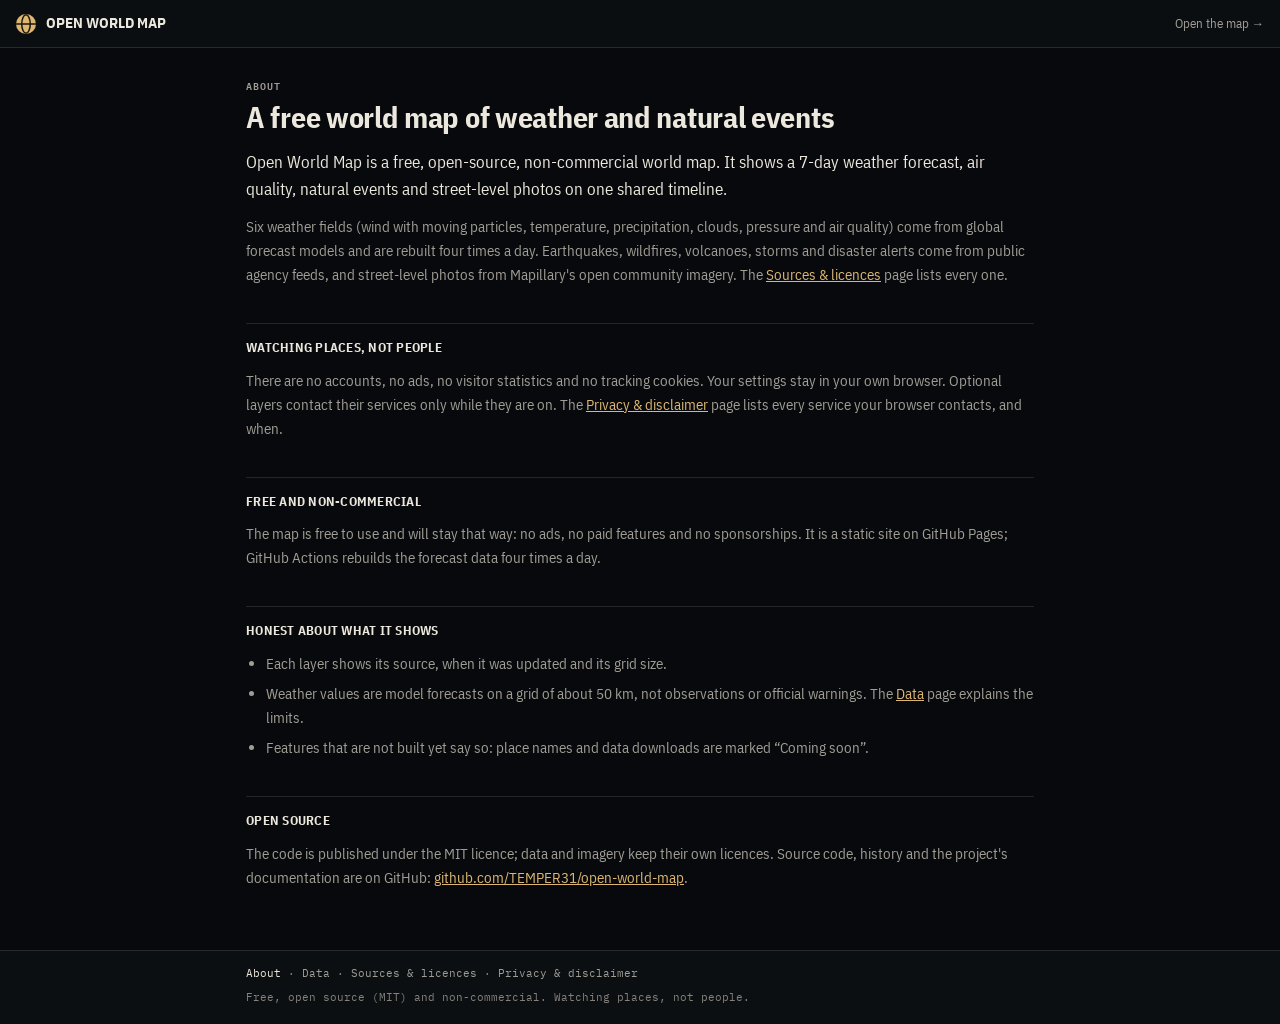
==== commit 11d99cec: "Add place search and Quick View Search: the top-bar field and the phone pill become a working place " ====
--- a/site/about.html
+++ b/site/about.html
@@ -33,7 +33,7 @@
 <ul>
   <li>Each layer shows its source, when it was updated and its grid size.</li>
   <li>Weather values are model forecasts on a grid of about 50 km, not observations or official warnings. The <a href="data.html">Data</a> page explains the limits.</li>
-  <li>Features that are not built yet say so: search, place names and data downloads are marked “Coming soon”.</li>
+  <li>Features that are not built yet say so: place names and data downloads are marked “Coming soon”.</li>
 </ul>
 
 <h2>Open source</h2>
--- a/site/css/app.css
+++ b/site/css/app.css
@@ -493,3 +493,81 @@
 /* ---- Phase 6: Mapillary credit (logo shown only from the owner's official file; see config.js) ---- */
 .mly-logo img { height: 12px; width: auto; vertical-align: -2px; }
 .d-ft .src a { color: var(--ink); }
+
+/* ---- place search (Photon): the top-bar field and the phone pill, with a suggestions list ---- */
+.search { position: relative; cursor: text; }
+.search input, .m-search input { flex: 1; min-width: 0; height: 100%; padding: 0; border: 0; background: none; color: var(--ink); font: inherit; outline: none; }
+.search input::placeholder, .m-search input::placeholder { color: var(--mute); opacity: 1; }
+.search:focus-within, .m-search:focus-within { outline: 2px solid var(--accent); outline-offset: 1px; color: var(--ink); }
+.search:focus-within kbd { visibility: hidden; }
+.topbar:has(.sq:not([hidden])) { z-index: 9; } /* the list opens over the layers rail */
+.sq { top: calc(100% + 6px); left: 0; right: 0; min-width: 320px; border-color: var(--line2); box-shadow: var(--lift); color: var(--ink); cursor: default; }
+.sq-list { list-style: none; margin: 0; padding: 0; max-height: min(330px, 60vh); overflow-y: auto; }
+.sq-list li { display: flex; flex-direction: column; justify-content: center; gap: 1px; min-height: 40px; padding: 5px 12px; border-top: 1px solid var(--line); cursor: pointer; }
+.sq-list li:first-child { border-top: 0; }
+.sq-list li b { font-weight: 500; font-size: 13px; color: var(--ink); overflow: hidden; text-overflow: ellipsis; white-space: nowrap; }
+.sq-list li span { font-size: 11.5px; color: var(--mute); overflow: hidden; text-overflow: ellipsis; white-space: nowrap; }
+.sq-list li:hover { background: var(--hover); }
+.sq-list li[aria-selected="true"] { background: var(--hover); box-shadow: inset 2px 0 0 var(--accent); }
+.sq-msg { margin: 0; padding: 10px 12px; font-size: 12.5px; color: var(--ink); white-space: normal; }
+.sq-msg:empty { padding: 0; }
+.sq-credit { margin: 0; padding: 6px 12px 7px; border-top: 1px solid var(--line); font: 10px/1.4 var(--mono); color: var(--mute); white-space: normal; }
+.sq-credit a { color: var(--ink); text-decoration: none; }
+.sq-credit a:hover { text-decoration: underline; }
+@media (max-width: 1023px) {
+  .m-search input { font-size: 16px; } /* 16 px: phones do not zoom the page on focus */
+  .m-top:has(.sq:not([hidden])) { z-index: 10; }
+  .m-sq { top: calc(100% + 8px); min-width: 0; background: rgba(12,15,19,.96); }
+  .sq-list { max-height: min(352px, 55vh); }
+  .sq-list li { min-height: 52px; padding: 6px 14px; }
+  .sq-list li b { font-size: 14.5px; }
+  .sq-list li span { font-size: 12px; }
+  .sq-msg { font-size: 14px; padding: 12px 14px; }
+  .sq-credit { padding: 8px 14px; font-size: 10.5px; }
+  .sq-credit a { display: inline-block; min-height: 24px; line-height: 24px; }
+}
+
+/* Quick view button: a full-width row under the place panel's two footer buttons, which keep their size */
+.d-btns:has([data-qview]) { flex-wrap: wrap; }
+.d-btns [data-qview] { flex-basis: 100%; }
+
+/* ---- Quick View: large-text summary beside the place panel (desktop), full-height sheet (phones) ---- */
+.qv { position: absolute; z-index: 8; right: calc(var(--edge) + 348px + 12px); top: calc(var(--top) + var(--edge)); width: 340px; max-height: calc(100% - var(--top) - var(--edge) * 2 - var(--tl-bottom) - var(--tl-h)); display: flex; flex-direction: column; overflow: auto; }
+.qv-title { font-size: 24px; font-weight: 700; letter-spacing: -.01em; margin: 6px 0 4px; }
+.qv-title:focus { outline: none; }
+.qv-title:focus-visible { outline: 2px solid var(--accent); outline-offset: 2px; }
+.qv .kick .sample-badge { display: inline-block; margin-left: 4px; }
+.qv-sum { margin: 2px 0; font-size: 21px; font-weight: 600; line-height: 1.25; color: var(--ink); }
+.qv-rain { display: flex; align-items: center; gap: 12px; }
+.qv-rain b { display: block; font-size: 17px; font-weight: 600; }
+.qv-rain span { display: block; margin-top: 2px; font-size: 13.5px; color: var(--ink); opacity: .85; }
+.qv-ic { width: 22px; height: 22px; display: block; flex: none; color: var(--ink); }
+.qv-ic.big { width: 34px; height: 34px; color: var(--accent); }
+.qv-temp { display: flex; align-items: center; gap: 18px; }
+.qv-now { font-size: 46px; font-weight: 500; line-height: 1; letter-spacing: -.03em; }
+.qv-now small { font-size: 18px; color: var(--mute); margin-left: 2px; letter-spacing: 0; vertical-align: top; }
+.qv-hl { display: grid; gap: 3px; font-size: 14px; }
+.qv-hl b { font-size: 16px; font-weight: 600; margin-left: 4px; }
+.qv-lab { font: 10.5px var(--mono); color: var(--mute); }
+.qv-strip { list-style: none; margin: 0; padding: 0; display: grid; grid-template-columns: repeat(7, 1fr); }
+.qv-strip li { display: flex; flex-direction: column; align-items: center; gap: 5px; padding: 2px 0; border-left: 1px solid var(--line); }
+.qv-strip li:first-child { border-left: 0; }
+.qv-strip .qv-t { font-size: 11px; color: var(--mute); }
+.qv-strip li:first-child .qv-t { color: var(--ink); font-weight: 600; }
+.qv-strip b { font-size: 15px; font-weight: 500; }
+.qv-days { list-style: none; margin: 0; padding: 0; display: grid; grid-template-columns: repeat(6, 1fr); font-size: 12px; }
+.qv-days li { display: flex; flex-direction: column; align-items: center; gap: 2px; border-left: 1px solid var(--line); }
+.qv-days li:first-child { border-left: 0; }
+.qv-days span { font-family: var(--sans); font-size: 12px; color: var(--mute); }
+.qv-days b { font-weight: 500; font-size: 14px; }
+.qv-days i { font-style: normal; color: var(--mute); }
+.qv-note { border-bottom: 0; display: grid; gap: 4px; margin-top: auto; }
+.qv-loading { margin: 6px 0; font-size: 12px; }
+@media (min-width: 1024px) and (max-width: 1100px) { .qv { width: 300px; } }
+@media (max-width: 1023px) {
+  .qv { z-index: 10; left: 0; right: 0; top: auto; width: auto; max-height: none; height: calc(100% - var(--tabs) - var(--safe-top)); padding: 8px 0 0; }
+  .qv .d-hd { padding-top: 6px; }
+  .qv .d-x { top: 6px; width: 44px; height: 44px; font-size: 18px; }
+  .qv-title { font-size: 22px; margin: 6px 52px 4px 0; }
+  .qv .d-sec { padding: 12px 16px; }
+}
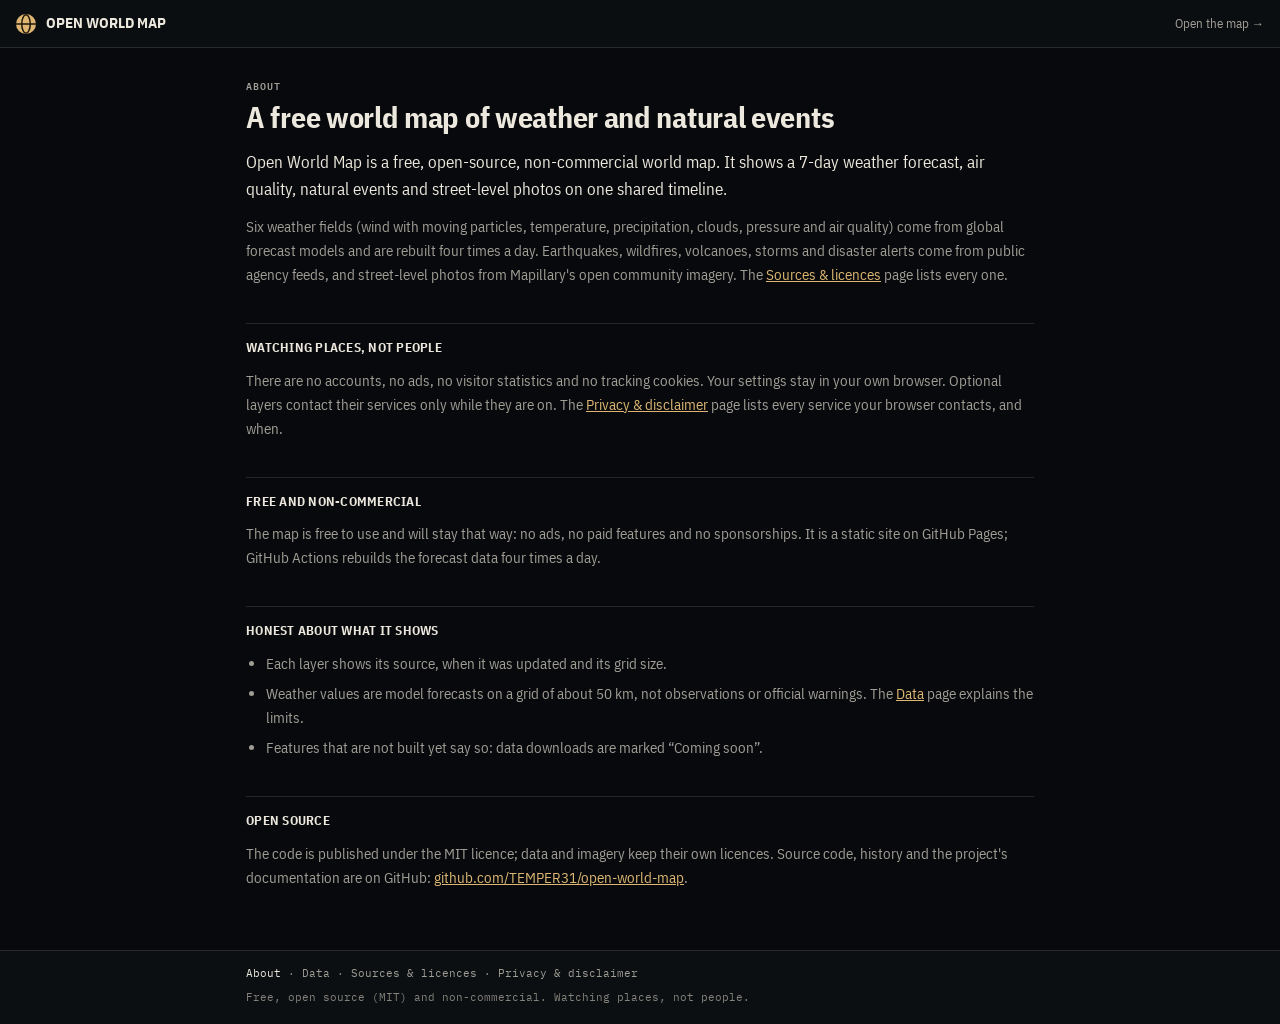
==== commit 34368ff0: "Add place search and nearest place names" ====
--- a/site/about.html
+++ b/site/about.html
@@ -33,7 +33,7 @@
 <ul>
   <li>Each layer shows its source, when it was updated and its grid size.</li>
   <li>Weather values are model forecasts on a grid of about 50 km, not observations or official warnings. The <a href="data.html">Data</a> page explains the limits.</li>
-  <li>Features that are not built yet say so: place names and data downloads are marked “Coming soon”.</li>
+  <li>Features that are not built yet say so: data downloads are marked “Coming soon”.</li>
 </ul>
 
 <h2>Open source</h2>
--- a/site/css/app.css
+++ b/site/css/app.css
@@ -71,7 +71,6 @@
 .brand { display: flex; align-items: center; gap: 10px; font-weight: 700; font-size: 15px; text-transform: uppercase; white-space: nowrap; color: var(--ink); text-decoration: none; }
 .logo { width: 20px; height: 20px; flex: none; }
 .search { flex: 0 1 420px; min-width: 120px; display: flex; align-items: center; gap: 10px; height: 32px; padding: 0 8px 0 12px; border: 1px solid var(--line); border-radius: var(--r); color: var(--mute); background: var(--hover); text-align: left; }
-.search span { flex: 1; overflow: hidden; text-overflow: ellipsis; white-space: nowrap; }
 .search::before, .m-search::before { content: ""; width: 10px; height: 10px; border: 1.5px solid var(--mute); border-radius: 50%; flex: none; }
 .tb-right { margin-left: auto; display: flex; align-items: center; gap: 16px; color: var(--mute); font-size: 12.5px; white-space: nowrap; }
 .tb-right .mono { color: var(--ink); font-size: 12px; }
@@ -452,8 +451,6 @@
 .lsec.ov .lx-note { padding: 4px 8px 0; font-size: 11px; }
 
 /* ---- Phase 6: "Coming soon" labels, Now button ---- */
-.search .soon, .m-search .soon { flex: none; overflow: visible; }
-.m-search > span:not(.soon) { flex: 1; min-width: 0; overflow: hidden; text-overflow: ellipsis; white-space: nowrap; }
 .m-search { min-width: 0; } /* the label must not push the MSR / LYR buttons below 46 px */
 .btn .soon { font-size: 8.5px; }
 .pop p .soon { margin-left: 4px; vertical-align: 1px; }
@@ -494,80 +491,26 @@
 .mly-logo img { height: 12px; width: auto; vertical-align: -2px; }
 .d-ft .src a { color: var(--ink); }
 
-/* ---- place search (Photon): the top-bar field and the phone pill, with a suggestions list ---- */
-.search { position: relative; cursor: text; }
-.search input, .m-search input { flex: 1; min-width: 0; height: 100%; padding: 0; border: 0; background: none; color: var(--ink); font: inherit; outline: none; }
+/* ---- place search ---- */
+.search { position: relative; }
+.search input, .m-search input { flex: 1; min-width: 0; height: 100%; padding: 0; border: 0; background: none; font: inherit; color: var(--ink); outline: none; }
 .search input::placeholder, .m-search input::placeholder { color: var(--mute); opacity: 1; }
-.search:focus-within, .m-search:focus-within { outline: 2px solid var(--accent); outline-offset: 1px; color: var(--ink); }
-.search:focus-within kbd { visibility: hidden; }
-.topbar:has(.sq:not([hidden])) { z-index: 9; } /* the list opens over the layers rail */
-.sq { top: calc(100% + 6px); left: 0; right: 0; min-width: 320px; border-color: var(--line2); box-shadow: var(--lift); color: var(--ink); cursor: default; }
-.sq-list { list-style: none; margin: 0; padding: 0; max-height: min(330px, 60vh); overflow-y: auto; }
-.sq-list li { display: flex; flex-direction: column; justify-content: center; gap: 1px; min-height: 40px; padding: 5px 12px; border-top: 1px solid var(--line); cursor: pointer; }
-.sq-list li:first-child { border-top: 0; }
-.sq-list li b { font-weight: 500; font-size: 13px; color: var(--ink); overflow: hidden; text-overflow: ellipsis; white-space: nowrap; }
-.sq-list li span { font-size: 11.5px; color: var(--mute); overflow: hidden; text-overflow: ellipsis; white-space: nowrap; }
-.sq-list li:hover { background: var(--hover); }
-.sq-list li[aria-selected="true"] { background: var(--hover); box-shadow: inset 2px 0 0 var(--accent); }
-.sq-msg { margin: 0; padding: 10px 12px; font-size: 12.5px; color: var(--ink); white-space: normal; }
-.sq-msg:empty { padding: 0; }
-.sq-credit { margin: 0; padding: 6px 12px 7px; border-top: 1px solid var(--line); font: 10px/1.4 var(--mono); color: var(--mute); white-space: normal; }
-.sq-credit a { color: var(--ink); text-decoration: none; }
-.sq-credit a:hover { text-decoration: underline; }
+.search:focus-within, .m-search:focus-within { border-color: var(--accent); }
+.topbar:focus-within, .m-top:focus-within { z-index: 10; }
+.s-pop { z-index: 10; left: -1px; right: -1px; top: calc(100% + 6px); min-width: 320px; max-height: min(60vh, 420px); overflow-y: auto; border-color: var(--line2); box-shadow: var(--lift); backdrop-filter: blur(14px); -webkit-backdrop-filter: blur(14px); }
+.s-pop ul { margin: 0; padding: 4px 0; list-style: none; }
+.s-pop ul:empty, .s-msg:empty { display: none; }
+.s-pop li { display: flex; align-items: baseline; gap: 8px; min-height: 34px; padding: 9px 12px 0; cursor: pointer; white-space: nowrap; }
+.s-pop li b { flex: none; max-width: 60%; overflow: hidden; text-overflow: ellipsis; font-weight: 500; color: var(--ink); }
+.s-pop li span { min-width: 0; overflow: hidden; text-overflow: ellipsis; font: 11px var(--mono); color: var(--mute); }
+.s-pop li[aria-selected="true"] { background: var(--ink); }
+.s-pop li[aria-selected="true"] b, .s-pop li[aria-selected="true"] span { color: var(--bg); }
+.s-msg { margin: 0; padding: 10px 12px; font: 12px/1.4 var(--mono); color: var(--mute); white-space: normal; }
+.d-name { color: var(--mute); flex-wrap: wrap; }
+.d-name .np { font: 600 9px/1 var(--mono); letter-spacing: .08em; text-transform: uppercase; color: var(--faint); border: 1px solid var(--line); padding: 3px 4px; border-radius: var(--r); white-space: nowrap; }
 @media (max-width: 1023px) {
-  .m-search input { font-size: 16px; } /* 16 px: phones do not zoom the page on focus */
-  .m-top:has(.sq:not([hidden])) { z-index: 10; }
-  .m-sq { top: calc(100% + 8px); min-width: 0; background: rgba(12,15,19,.96); }
-  .sq-list { max-height: min(352px, 55vh); }
-  .sq-list li { min-height: 52px; padding: 6px 14px; }
-  .sq-list li b { font-size: 14.5px; }
-  .sq-list li span { font-size: 12px; }
-  .sq-msg { font-size: 14px; padding: 12px 14px; }
-  .sq-credit { padding: 8px 14px; font-size: 10.5px; }
-  .sq-credit a { display: inline-block; min-height: 24px; line-height: 24px; }
-}
-
-/* Quick view button: a full-width row under the place panel's two footer buttons, which keep their size */
-.d-btns:has([data-qview]) { flex-wrap: wrap; }
-.d-btns [data-qview] { flex-basis: 100%; }
-
-/* ---- Quick View: large-text summary beside the place panel (desktop), full-height sheet (phones) ---- */
-.qv { position: absolute; z-index: 8; right: calc(var(--edge) + 348px + 12px); top: calc(var(--top) + var(--edge)); width: 340px; max-height: calc(100% - var(--top) - var(--edge) * 2 - var(--tl-bottom) - var(--tl-h)); display: flex; flex-direction: column; overflow: auto; }
-.qv-title { font-size: 24px; font-weight: 700; letter-spacing: -.01em; margin: 6px 0 4px; }
-.qv-title:focus { outline: none; }
-.qv-title:focus-visible { outline: 2px solid var(--accent); outline-offset: 2px; }
-.qv .kick .sample-badge { display: inline-block; margin-left: 4px; }
-.qv-sum { margin: 2px 0; font-size: 21px; font-weight: 600; line-height: 1.25; color: var(--ink); }
-.qv-rain { display: flex; align-items: center; gap: 12px; }
-.qv-rain b { display: block; font-size: 17px; font-weight: 600; }
-.qv-rain span { display: block; margin-top: 2px; font-size: 13.5px; color: var(--ink); opacity: .85; }
-.qv-ic { width: 22px; height: 22px; display: block; flex: none; color: var(--ink); }
-.qv-ic.big { width: 34px; height: 34px; color: var(--accent); }
-.qv-temp { display: flex; align-items: center; gap: 18px; }
-.qv-now { font-size: 46px; font-weight: 500; line-height: 1; letter-spacing: -.03em; }
-.qv-now small { font-size: 18px; color: var(--mute); margin-left: 2px; letter-spacing: 0; vertical-align: top; }
-.qv-hl { display: grid; gap: 3px; font-size: 14px; }
-.qv-hl b { font-size: 16px; font-weight: 600; margin-left: 4px; }
-.qv-lab { font: 10.5px var(--mono); color: var(--mute); }
-.qv-strip { list-style: none; margin: 0; padding: 0; display: grid; grid-template-columns: repeat(7, 1fr); }
-.qv-strip li { display: flex; flex-direction: column; align-items: center; gap: 5px; padding: 2px 0; border-left: 1px solid var(--line); }
-.qv-strip li:first-child { border-left: 0; }
-.qv-strip .qv-t { font-size: 11px; color: var(--mute); }
-.qv-strip li:first-child .qv-t { color: var(--ink); font-weight: 600; }
-.qv-strip b { font-size: 15px; font-weight: 500; }
-.qv-days { list-style: none; margin: 0; padding: 0; display: grid; grid-template-columns: repeat(6, 1fr); font-size: 12px; }
-.qv-days li { display: flex; flex-direction: column; align-items: center; gap: 2px; border-left: 1px solid var(--line); }
-.qv-days li:first-child { border-left: 0; }
-.qv-days span { font-family: var(--sans); font-size: 12px; color: var(--mute); }
-.qv-days b { font-weight: 500; font-size: 14px; }
-.qv-days i { font-style: normal; color: var(--mute); }
-.qv-note { border-bottom: 0; display: grid; gap: 4px; margin-top: auto; }
-.qv-loading { margin: 6px 0; font-size: 12px; }
-@media (min-width: 1024px) and (max-width: 1100px) { .qv { width: 300px; } }
-@media (max-width: 1023px) {
-  .qv { z-index: 10; left: 0; right: 0; top: auto; width: auto; max-height: none; height: calc(100% - var(--tabs) - var(--safe-top)); padding: 8px 0 0; }
-  .qv .d-hd { padding-top: 6px; }
-  .qv .d-x { top: 6px; width: 44px; height: 44px; font-size: 18px; }
-  .qv-title { font-size: 22px; margin: 6px 52px 4px 0; }
-  .qv .d-sec { padding: 12px 16px; }
-}
+  /* the list spans the whole top row (search pill + buttons); 16 px text stops iOS zooming in */
+  .m-search input { font-size: 16px; }
+  .m-search .s-pop { right: auto; top: calc(100% + 8px); width: calc(100vw - 24px); min-width: 0; max-height: 50vh; }
+  .s-pop li { min-height: 44px; padding-top: 13px; font-size: 14.5px; }
+}
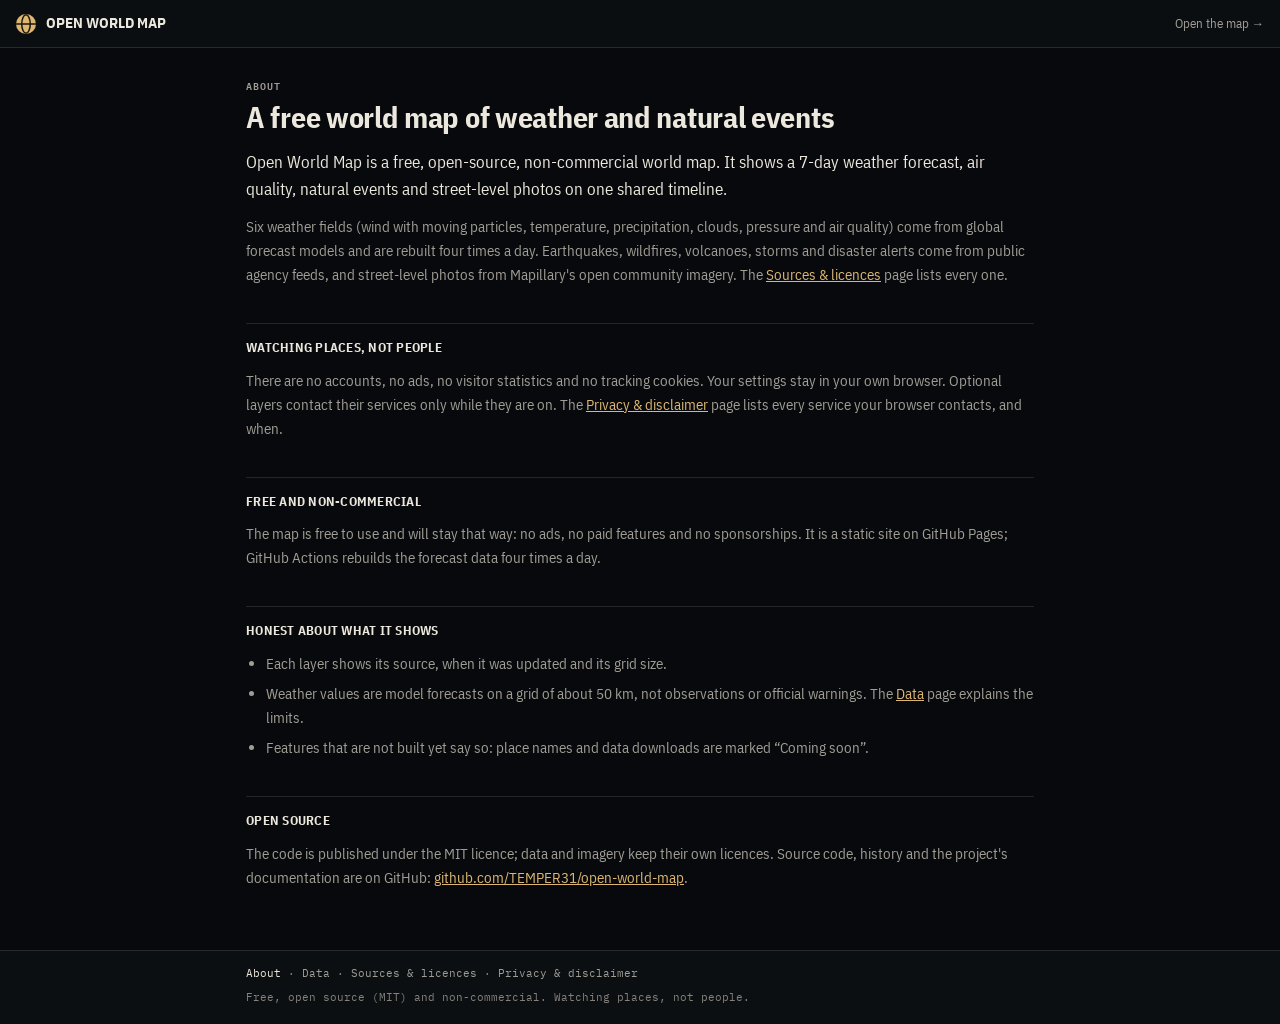
==== commit 07164d89: "Merge pull request #1 from TEMPER31/feature/search-quick-view Add place search and Quick View" ====
--- a/site/about.html
+++ b/site/about.html
@@ -33,7 +33,7 @@
 <ul>
   <li>Each layer shows its source, when it was updated and its grid size.</li>
   <li>Weather values are model forecasts on a grid of about 50 km, not observations or official warnings. The <a href="data.html">Data</a> page explains the limits.</li>
-  <li>Features that are not built yet say so: data downloads are marked “Coming soon”.</li>
+  <li>Features that are not built yet say so: place names and data downloads are marked “Coming soon”.</li>
 </ul>
 
 <h2>Open source</h2>
--- a/site/css/app.css
+++ b/site/css/app.css
@@ -71,6 +71,7 @@
 .brand { display: flex; align-items: center; gap: 10px; font-weight: 700; font-size: 15px; text-transform: uppercase; white-space: nowrap; color: var(--ink); text-decoration: none; }
 .logo { width: 20px; height: 20px; flex: none; }
 .search { flex: 0 1 420px; min-width: 120px; display: flex; align-items: center; gap: 10px; height: 32px; padding: 0 8px 0 12px; border: 1px solid var(--line); border-radius: var(--r); color: var(--mute); background: var(--hover); text-align: left; }
+.search span { flex: 1; overflow: hidden; text-overflow: ellipsis; white-space: nowrap; }
 .search::before, .m-search::before { content: ""; width: 10px; height: 10px; border: 1.5px solid var(--mute); border-radius: 50%; flex: none; }
 .tb-right { margin-left: auto; display: flex; align-items: center; gap: 16px; color: var(--mute); font-size: 12.5px; white-space: nowrap; }
 .tb-right .mono { color: var(--ink); font-size: 12px; }
@@ -451,6 +452,8 @@
 .lsec.ov .lx-note { padding: 4px 8px 0; font-size: 11px; }
 
 /* ---- Phase 6: "Coming soon" labels, Now button ---- */
+.search .soon, .m-search .soon { flex: none; overflow: visible; }
+.m-search > span:not(.soon) { flex: 1; min-width: 0; overflow: hidden; text-overflow: ellipsis; white-space: nowrap; }
 .m-search { min-width: 0; } /* the label must not push the MSR / LYR buttons below 46 px */
 .btn .soon { font-size: 8.5px; }
 .pop p .soon { margin-left: 4px; vertical-align: 1px; }
@@ -491,26 +494,80 @@
 .mly-logo img { height: 12px; width: auto; vertical-align: -2px; }
 .d-ft .src a { color: var(--ink); }
 
-/* ---- place search ---- */
-.search { position: relative; }
-.search input, .m-search input { flex: 1; min-width: 0; height: 100%; padding: 0; border: 0; background: none; font: inherit; color: var(--ink); outline: none; }
+/* ---- place search (Photon): the top-bar field and the phone pill, with a suggestions list ---- */
+.search { position: relative; cursor: text; }
+.search input, .m-search input { flex: 1; min-width: 0; height: 100%; padding: 0; border: 0; background: none; color: var(--ink); font: inherit; outline: none; }
 .search input::placeholder, .m-search input::placeholder { color: var(--mute); opacity: 1; }
-.search:focus-within, .m-search:focus-within { border-color: var(--accent); }
-.topbar:focus-within, .m-top:focus-within { z-index: 10; }
-.s-pop { z-index: 10; left: -1px; right: -1px; top: calc(100% + 6px); min-width: 320px; max-height: min(60vh, 420px); overflow-y: auto; border-color: var(--line2); box-shadow: var(--lift); backdrop-filter: blur(14px); -webkit-backdrop-filter: blur(14px); }
-.s-pop ul { margin: 0; padding: 4px 0; list-style: none; }
-.s-pop ul:empty, .s-msg:empty { display: none; }
-.s-pop li { display: flex; align-items: baseline; gap: 8px; min-height: 34px; padding: 9px 12px 0; cursor: pointer; white-space: nowrap; }
-.s-pop li b { flex: none; max-width: 60%; overflow: hidden; text-overflow: ellipsis; font-weight: 500; color: var(--ink); }
-.s-pop li span { min-width: 0; overflow: hidden; text-overflow: ellipsis; font: 11px var(--mono); color: var(--mute); }
-.s-pop li[aria-selected="true"] { background: var(--ink); }
-.s-pop li[aria-selected="true"] b, .s-pop li[aria-selected="true"] span { color: var(--bg); }
-.s-msg { margin: 0; padding: 10px 12px; font: 12px/1.4 var(--mono); color: var(--mute); white-space: normal; }
-.d-name { color: var(--mute); flex-wrap: wrap; }
-.d-name .np { font: 600 9px/1 var(--mono); letter-spacing: .08em; text-transform: uppercase; color: var(--faint); border: 1px solid var(--line); padding: 3px 4px; border-radius: var(--r); white-space: nowrap; }
-@media (max-width: 1023px) {
-  /* the list spans the whole top row (search pill + buttons); 16 px text stops iOS zooming in */
-  .m-search input { font-size: 16px; }
-  .m-search .s-pop { right: auto; top: calc(100% + 8px); width: calc(100vw - 24px); min-width: 0; max-height: 50vh; }
-  .s-pop li { min-height: 44px; padding-top: 13px; font-size: 14.5px; }
-}
+.search:focus-within, .m-search:focus-within { outline: 2px solid var(--accent); outline-offset: 1px; color: var(--ink); }
+.search:focus-within kbd { visibility: hidden; }
+.topbar:has(.sq:not([hidden])) { z-index: 9; } /* the list opens over the layers rail */
+.sq { top: calc(100% + 6px); left: 0; right: 0; min-width: 320px; border-color: var(--line2); box-shadow: var(--lift); color: var(--ink); cursor: default; }
+.sq-list { list-style: none; margin: 0; padding: 0; max-height: min(330px, 60vh); overflow-y: auto; }
+.sq-list li { display: flex; flex-direction: column; justify-content: center; gap: 1px; min-height: 40px; padding: 5px 12px; border-top: 1px solid var(--line); cursor: pointer; }
+.sq-list li:first-child { border-top: 0; }
+.sq-list li b { font-weight: 500; font-size: 13px; color: var(--ink); overflow: hidden; text-overflow: ellipsis; white-space: nowrap; }
+.sq-list li span { font-size: 11.5px; color: var(--mute); overflow: hidden; text-overflow: ellipsis; white-space: nowrap; }
+.sq-list li:hover { background: var(--hover); }
+.sq-list li[aria-selected="true"] { background: var(--hover); box-shadow: inset 2px 0 0 var(--accent); }
+.sq-msg { margin: 0; padding: 10px 12px; font-size: 12.5px; color: var(--ink); white-space: normal; }
+.sq-msg:empty { padding: 0; }
+.sq-credit { margin: 0; padding: 6px 12px 7px; border-top: 1px solid var(--line); font: 10px/1.4 var(--mono); color: var(--mute); white-space: normal; }
+.sq-credit a { color: var(--ink); text-decoration: none; }
+.sq-credit a:hover { text-decoration: underline; }
+@media (max-width: 1023px) {
+  .m-search input { font-size: 16px; } /* 16 px: phones do not zoom the page on focus */
+  .m-top:has(.sq:not([hidden])) { z-index: 10; }
+  .m-sq { top: calc(100% + 8px); min-width: 0; background: rgba(12,15,19,.96); }
+  .sq-list { max-height: min(352px, 55vh); }
+  .sq-list li { min-height: 52px; padding: 6px 14px; }
+  .sq-list li b { font-size: 14.5px; }
+  .sq-list li span { font-size: 12px; }
+  .sq-msg { font-size: 14px; padding: 12px 14px; }
+  .sq-credit { padding: 8px 14px; font-size: 10.5px; }
+  .sq-credit a { display: inline-block; min-height: 24px; line-height: 24px; }
+}
+
+/* Quick view button: a full-width row under the place panel's two footer buttons, which keep their size */
+.d-btns:has([data-qview]) { flex-wrap: wrap; }
+.d-btns [data-qview] { flex-basis: 100%; }
+
+/* ---- Quick View: large-text summary beside the place panel (desktop), full-height sheet (phones) ---- */
+.qv { position: absolute; z-index: 8; right: calc(var(--edge) + 348px + 12px); top: calc(var(--top) + var(--edge)); width: 340px; max-height: calc(100% - var(--top) - var(--edge) * 2 - var(--tl-bottom) - var(--tl-h)); display: flex; flex-direction: column; overflow: auto; }
+.qv-title { font-size: 24px; font-weight: 700; letter-spacing: -.01em; margin: 6px 0 4px; }
+.qv-title:focus { outline: none; }
+.qv-title:focus-visible { outline: 2px solid var(--accent); outline-offset: 2px; }
+.qv .kick .sample-badge { display: inline-block; margin-left: 4px; }
+.qv-sum { margin: 2px 0; font-size: 21px; font-weight: 600; line-height: 1.25; color: var(--ink); }
+.qv-rain { display: flex; align-items: center; gap: 12px; }
+.qv-rain b { display: block; font-size: 17px; font-weight: 600; }
+.qv-rain span { display: block; margin-top: 2px; font-size: 13.5px; color: var(--ink); opacity: .85; }
+.qv-ic { width: 22px; height: 22px; display: block; flex: none; color: var(--ink); }
+.qv-ic.big { width: 34px; height: 34px; color: var(--accent); }
+.qv-temp { display: flex; align-items: center; gap: 18px; }
+.qv-now { font-size: 46px; font-weight: 500; line-height: 1; letter-spacing: -.03em; }
+.qv-now small { font-size: 18px; color: var(--mute); margin-left: 2px; letter-spacing: 0; vertical-align: top; }
+.qv-hl { display: grid; gap: 3px; font-size: 14px; }
+.qv-hl b { font-size: 16px; font-weight: 600; margin-left: 4px; }
+.qv-lab { font: 10.5px var(--mono); color: var(--mute); }
+.qv-strip { list-style: none; margin: 0; padding: 0; display: grid; grid-template-columns: repeat(7, 1fr); }
+.qv-strip li { display: flex; flex-direction: column; align-items: center; gap: 5px; padding: 2px 0; border-left: 1px solid var(--line); }
+.qv-strip li:first-child { border-left: 0; }
+.qv-strip .qv-t { font-size: 11px; color: var(--mute); }
+.qv-strip li:first-child .qv-t { color: var(--ink); font-weight: 600; }
+.qv-strip b { font-size: 15px; font-weight: 500; }
+.qv-days { list-style: none; margin: 0; padding: 0; display: grid; grid-template-columns: repeat(6, 1fr); font-size: 12px; }
+.qv-days li { display: flex; flex-direction: column; align-items: center; gap: 2px; border-left: 1px solid var(--line); }
+.qv-days li:first-child { border-left: 0; }
+.qv-days span { font-family: var(--sans); font-size: 12px; color: var(--mute); }
+.qv-days b { font-weight: 500; font-size: 14px; }
+.qv-days i { font-style: normal; color: var(--mute); }
+.qv-note { border-bottom: 0; display: grid; gap: 4px; margin-top: auto; }
+.qv-loading { margin: 6px 0; font-size: 12px; }
+@media (min-width: 1024px) and (max-width: 1100px) { .qv { width: 300px; } }
+@media (max-width: 1023px) {
+  .qv { z-index: 10; left: 0; right: 0; top: auto; width: auto; max-height: none; height: calc(100% - var(--tabs) - var(--safe-top)); padding: 8px 0 0; }
+  .qv .d-hd { padding-top: 6px; }
+  .qv .d-x { top: 6px; width: 44px; height: 44px; font-size: 18px; }
+  .qv-title { font-size: 22px; margin: 6px 52px 4px 0; }
+  .qv .d-sec { padding: 12px 16px; }
+}
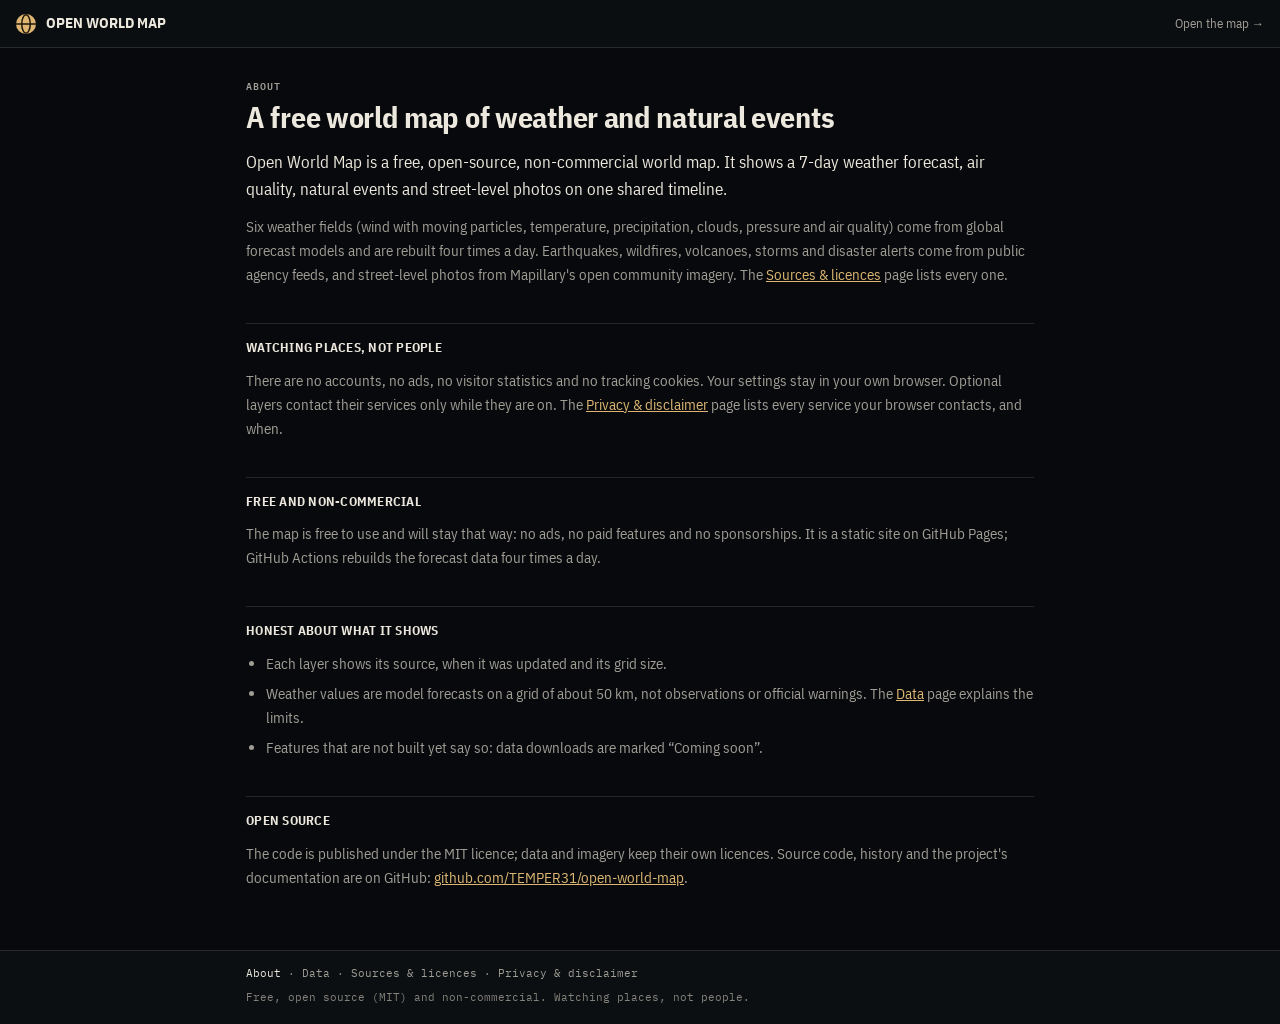
==== commit 28785afe: "Merge pull request Add place search and quick view to place panel" ====
--- a/site/about.html
+++ b/site/about.html
@@ -33,7 +33,7 @@
 <ul>
   <li>Each layer shows its source, when it was updated and its grid size.</li>
   <li>Weather values are model forecasts on a grid of about 50 km, not observations or official warnings. The <a href="data.html">Data</a> page explains the limits.</li>
-  <li>Features that are not built yet say so: place names and data downloads are marked “Coming soon”.</li>
+  <li>Features that are not built yet say so: data downloads are marked “Coming soon”.</li>
 </ul>
 
 <h2>Open source</h2>
--- a/site/css/app.css
+++ b/site/css/app.css
@@ -71,7 +71,6 @@
 .brand { display: flex; align-items: center; gap: 10px; font-weight: 700; font-size: 15px; text-transform: uppercase; white-space: nowrap; color: var(--ink); text-decoration: none; }
 .logo { width: 20px; height: 20px; flex: none; }
 .search { flex: 0 1 420px; min-width: 120px; display: flex; align-items: center; gap: 10px; height: 32px; padding: 0 8px 0 12px; border: 1px solid var(--line); border-radius: var(--r); color: var(--mute); background: var(--hover); text-align: left; }
-.search span { flex: 1; overflow: hidden; text-overflow: ellipsis; white-space: nowrap; }
 .search::before, .m-search::before { content: ""; width: 10px; height: 10px; border: 1.5px solid var(--mute); border-radius: 50%; flex: none; }
 .tb-right { margin-left: auto; display: flex; align-items: center; gap: 16px; color: var(--mute); font-size: 12.5px; white-space: nowrap; }
 .tb-right .mono { color: var(--ink); font-size: 12px; }
@@ -452,8 +451,6 @@
 .lsec.ov .lx-note { padding: 4px 8px 0; font-size: 11px; }
 
 /* ---- Phase 6: "Coming soon" labels, Now button ---- */
-.search .soon, .m-search .soon { flex: none; overflow: visible; }
-.m-search > span:not(.soon) { flex: 1; min-width: 0; overflow: hidden; text-overflow: ellipsis; white-space: nowrap; }
 .m-search { min-width: 0; } /* the label must not push the MSR / LYR buttons below 46 px */
 .btn .soon { font-size: 8.5px; }
 .pop p .soon { margin-left: 4px; vertical-align: 1px; }
@@ -494,80 +491,55 @@
 .mly-logo img { height: 12px; width: auto; vertical-align: -2px; }
 .d-ft .src a { color: var(--ink); }
 
-/* ---- place search (Photon): the top-bar field and the phone pill, with a suggestions list ---- */
-.search { position: relative; cursor: text; }
-.search input, .m-search input { flex: 1; min-width: 0; height: 100%; padding: 0; border: 0; background: none; color: var(--ink); font: inherit; outline: none; }
+/* ---- place search ---- */
+.search { position: relative; }
+.search input, .m-search input { flex: 1; min-width: 0; height: 100%; padding: 0; border: 0; background: none; font: inherit; color: var(--ink); outline: none; }
 .search input::placeholder, .m-search input::placeholder { color: var(--mute); opacity: 1; }
-.search:focus-within, .m-search:focus-within { outline: 2px solid var(--accent); outline-offset: 1px; color: var(--ink); }
-.search:focus-within kbd { visibility: hidden; }
-.topbar:has(.sq:not([hidden])) { z-index: 9; } /* the list opens over the layers rail */
-.sq { top: calc(100% + 6px); left: 0; right: 0; min-width: 320px; border-color: var(--line2); box-shadow: var(--lift); color: var(--ink); cursor: default; }
-.sq-list { list-style: none; margin: 0; padding: 0; max-height: min(330px, 60vh); overflow-y: auto; }
-.sq-list li { display: flex; flex-direction: column; justify-content: center; gap: 1px; min-height: 40px; padding: 5px 12px; border-top: 1px solid var(--line); cursor: pointer; }
-.sq-list li:first-child { border-top: 0; }
-.sq-list li b { font-weight: 500; font-size: 13px; color: var(--ink); overflow: hidden; text-overflow: ellipsis; white-space: nowrap; }
-.sq-list li span { font-size: 11.5px; color: var(--mute); overflow: hidden; text-overflow: ellipsis; white-space: nowrap; }
-.sq-list li:hover { background: var(--hover); }
-.sq-list li[aria-selected="true"] { background: var(--hover); box-shadow: inset 2px 0 0 var(--accent); }
-.sq-msg { margin: 0; padding: 10px 12px; font-size: 12.5px; color: var(--ink); white-space: normal; }
-.sq-msg:empty { padding: 0; }
-.sq-credit { margin: 0; padding: 6px 12px 7px; border-top: 1px solid var(--line); font: 10px/1.4 var(--mono); color: var(--mute); white-space: normal; }
-.sq-credit a { color: var(--ink); text-decoration: none; }
-.sq-credit a:hover { text-decoration: underline; }
-@media (max-width: 1023px) {
-  .m-search input { font-size: 16px; } /* 16 px: phones do not zoom the page on focus */
-  .m-top:has(.sq:not([hidden])) { z-index: 10; }
-  .m-sq { top: calc(100% + 8px); min-width: 0; background: rgba(12,15,19,.96); }
-  .sq-list { max-height: min(352px, 55vh); }
-  .sq-list li { min-height: 52px; padding: 6px 14px; }
-  .sq-list li b { font-size: 14.5px; }
-  .sq-list li span { font-size: 12px; }
-  .sq-msg { font-size: 14px; padding: 12px 14px; }
-  .sq-credit { padding: 8px 14px; font-size: 10.5px; }
-  .sq-credit a { display: inline-block; min-height: 24px; line-height: 24px; }
-}
-
-/* Quick view button: a full-width row under the place panel's two footer buttons, which keep their size */
-.d-btns:has([data-qview]) { flex-wrap: wrap; }
-.d-btns [data-qview] { flex-basis: 100%; }
-
-/* ---- Quick View: large-text summary beside the place panel (desktop), full-height sheet (phones) ---- */
-.qv { position: absolute; z-index: 8; right: calc(var(--edge) + 348px + 12px); top: calc(var(--top) + var(--edge)); width: 340px; max-height: calc(100% - var(--top) - var(--edge) * 2 - var(--tl-bottom) - var(--tl-h)); display: flex; flex-direction: column; overflow: auto; }
-.qv-title { font-size: 24px; font-weight: 700; letter-spacing: -.01em; margin: 6px 0 4px; }
-.qv-title:focus { outline: none; }
-.qv-title:focus-visible { outline: 2px solid var(--accent); outline-offset: 2px; }
-.qv .kick .sample-badge { display: inline-block; margin-left: 4px; }
-.qv-sum { margin: 2px 0; font-size: 21px; font-weight: 600; line-height: 1.25; color: var(--ink); }
-.qv-rain { display: flex; align-items: center; gap: 12px; }
-.qv-rain b { display: block; font-size: 17px; font-weight: 600; }
-.qv-rain span { display: block; margin-top: 2px; font-size: 13.5px; color: var(--ink); opacity: .85; }
-.qv-ic { width: 22px; height: 22px; display: block; flex: none; color: var(--ink); }
-.qv-ic.big { width: 34px; height: 34px; color: var(--accent); }
-.qv-temp { display: flex; align-items: center; gap: 18px; }
-.qv-now { font-size: 46px; font-weight: 500; line-height: 1; letter-spacing: -.03em; }
-.qv-now small { font-size: 18px; color: var(--mute); margin-left: 2px; letter-spacing: 0; vertical-align: top; }
-.qv-hl { display: grid; gap: 3px; font-size: 14px; }
-.qv-hl b { font-size: 16px; font-weight: 600; margin-left: 4px; }
-.qv-lab { font: 10.5px var(--mono); color: var(--mute); }
-.qv-strip { list-style: none; margin: 0; padding: 0; display: grid; grid-template-columns: repeat(7, 1fr); }
-.qv-strip li { display: flex; flex-direction: column; align-items: center; gap: 5px; padding: 2px 0; border-left: 1px solid var(--line); }
-.qv-strip li:first-child { border-left: 0; }
-.qv-strip .qv-t { font-size: 11px; color: var(--mute); }
-.qv-strip li:first-child .qv-t { color: var(--ink); font-weight: 600; }
-.qv-strip b { font-size: 15px; font-weight: 500; }
-.qv-days { list-style: none; margin: 0; padding: 0; display: grid; grid-template-columns: repeat(6, 1fr); font-size: 12px; }
-.qv-days li { display: flex; flex-direction: column; align-items: center; gap: 2px; border-left: 1px solid var(--line); }
-.qv-days li:first-child { border-left: 0; }
-.qv-days span { font-family: var(--sans); font-size: 12px; color: var(--mute); }
-.qv-days b { font-weight: 500; font-size: 14px; }
-.qv-days i { font-style: normal; color: var(--mute); }
-.qv-note { border-bottom: 0; display: grid; gap: 4px; margin-top: auto; }
-.qv-loading { margin: 6px 0; font-size: 12px; }
-@media (min-width: 1024px) and (max-width: 1100px) { .qv { width: 300px; } }
-@media (max-width: 1023px) {
-  .qv { z-index: 10; left: 0; right: 0; top: auto; width: auto; max-height: none; height: calc(100% - var(--tabs) - var(--safe-top)); padding: 8px 0 0; }
-  .qv .d-hd { padding-top: 6px; }
-  .qv .d-x { top: 6px; width: 44px; height: 44px; font-size: 18px; }
-  .qv-title { font-size: 22px; margin: 6px 52px 4px 0; }
-  .qv .d-sec { padding: 12px 16px; }
-}
+.search:focus-within, .m-search:focus-within { border-color: var(--accent); }
+.topbar:focus-within, .m-top:focus-within { z-index: 10; }
+.s-pop { z-index: 10; left: -1px; right: -1px; top: calc(100% + 6px); min-width: 320px; max-height: min(60vh, 420px); overflow-y: auto; border-color: var(--line2); box-shadow: var(--lift); backdrop-filter: blur(14px); -webkit-backdrop-filter: blur(14px); }
+.s-pop ul { margin: 0; padding: 4px 0; list-style: none; }
+.s-pop ul:empty, .s-msg:empty { display: none; }
+.s-pop li { display: flex; align-items: baseline; gap: 8px; min-height: 34px; padding: 9px 12px 0; cursor: pointer; white-space: nowrap; }
+.s-pop li b { flex: none; max-width: 60%; overflow: hidden; text-overflow: ellipsis; font-weight: 500; color: var(--ink); }
+.s-pop li span { min-width: 0; overflow: hidden; text-overflow: ellipsis; font: 11px var(--mono); color: var(--mute); }
+.s-pop li[aria-selected="true"] { background: var(--ink); }
+.s-pop li[aria-selected="true"] b, .s-pop li[aria-selected="true"] span { color: var(--bg); }
+.s-msg { margin: 0; padding: 10px 12px; font: 12px/1.4 var(--mono); color: var(--mute); white-space: normal; }
+.d-name { color: var(--mute); flex-wrap: wrap; }
+.d-name .np { font: 600 9px/1 var(--mono); letter-spacing: .08em; text-transform: uppercase; color: var(--faint); border: 1px solid var(--line); padding: 3px 4px; border-radius: var(--r); white-space: nowrap; }
+@media (max-width: 1023px) {
+  /* the list spans the whole top row (search pill + buttons); 16 px text stops iOS zooming in */
+  .m-search input { font-size: 16px; }
+  .m-search .s-pop { right: auto; top: calc(100% + 8px); width: calc(100vw - 24px); min-width: 0; max-height: 50vh; }
+  .s-pop li { min-height: 44px; padding-top: 13px; font-size: 14.5px; }
+}
+
+/* ---- place panel: quick view ---- */
+.d-q { position: absolute; right: 48px; top: 11px; }
+.qv .d-sec .kick { margin-bottom: 10px; }
+.qv-now { display: flex; align-items: center; gap: 16px; margin-bottom: 8px; }
+.qv-temp { font-size: 48px; font-weight: 500; line-height: 1; letter-spacing: -.03em; }
+.qv-temp small { font-size: 16px; color: var(--mute); margin-left: 2px; letter-spacing: 0; }
+.qv-sky { font-size: 19px; font-weight: 600; margin-bottom: 4px; }
+.qv-line { font-size: 12.5px; color: var(--mute); }
+.qv-line b { color: var(--ink); font-weight: 500; }
+.qv-hours { display: flex; overflow-x: auto; border: 1px solid var(--line); margin-bottom: 8px; scroll-snap-type: x proximity; }
+.qv-h { flex: none; min-width: 64px; padding: 7px 8px; display: grid; gap: 3px; border-left: 1px solid var(--line); scroll-snap-align: start; font-size: 11px; color: var(--mute); }
+.qv-h:first-child { border-left: 0; }
+.qv-h b { font-size: 16px; font-weight: 500; color: var(--ink); }
+.qv-h.on { box-shadow: inset 0 2px 0 var(--accent); background: var(--hover); }
+.qv-t { font: 10.5px/1.3 var(--mono); color: var(--faint); }
+.qv-days { display: grid; margin-bottom: 6px; }
+.qv-day { display: grid; grid-template-columns: 1fr auto 76px; align-items: baseline; gap: 10px; padding: 6px 0; border-top: 1px solid var(--line); font-size: 13px; }
+.qv-day:first-child { border-top: 0; }
+.qv-day b { font-size: 16px; font-weight: 500; }
+.qv-day b small, .qv-day span small { font-size: 12px; color: var(--mute); }
+.qv-day > span:last-child { text-align: right; font-size: 11.5px; color: var(--mute); }
+.qv-sun { display: grid; grid-template-columns: auto 1fr; gap: 4px 12px; align-items: baseline; margin-bottom: 8px; font-size: 12.5px; color: var(--mute); }
+.qv-sun b { color: var(--ink); font-weight: 500; font-size: 12px; }
+.qv-msg { margin: 0 0 6px; font-size: 12.5px; color: var(--mute); }
+@media (max-width: 1023px) {
+  .d-q { right: 58px; top: -4px; height: 44px; padding: 0 10px; }
+  .qv-temp { font-size: 44px; }
+}
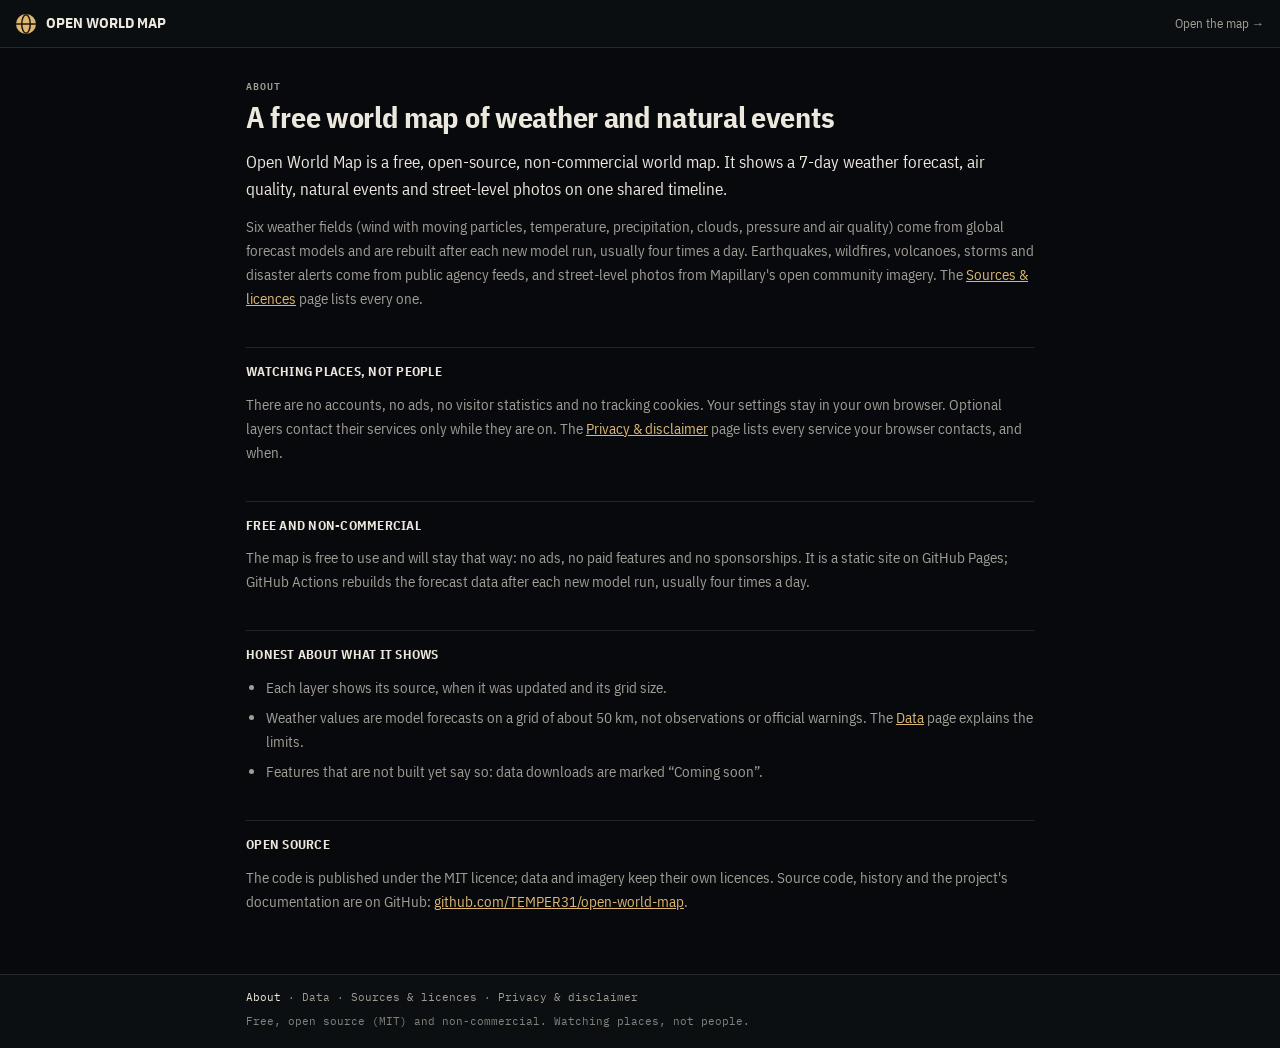
==== commit b003b9a2: "Say the forecast is usually rebuilt four times a day" ====
--- a/site/about.html
+++ b/site/about.html
@@ -21,13 +21,13 @@
 <p class="kick">About</p>
 <h1>A free world map of weather and natural events</h1>
 <p class="pg-lead">Open World Map is a free, open-source, non-commercial world map. It shows a 7-day weather forecast, air quality, natural events and street-level photos on one shared timeline.</p>
-<p>Six weather fields (wind with moving particles, temperature, precipitation, clouds, pressure and air quality) come from global forecast models and are rebuilt four times a day. Earthquakes, wildfires, volcanoes, storms and disaster alerts come from public agency feeds, and street-level photos from Mapillary's open community imagery. The <a href="sources.html">Sources &amp; licences</a> page lists every one.</p>
+<p>Six weather fields (wind with moving particles, temperature, precipitation, clouds, pressure and air quality) come from global forecast models and are rebuilt after each new model run, usually four times a day. Earthquakes, wildfires, volcanoes, storms and disaster alerts come from public agency feeds, and street-level photos from Mapillary's open community imagery. The <a href="sources.html">Sources &amp; licences</a> page lists every one.</p>
 
 <h2>Watching places, not people</h2>
 <p>There are no accounts, no ads, no visitor statistics and no tracking cookies. Your settings stay in your own browser. Optional layers contact their services only while they are on. The <a href="privacy.html">Privacy &amp; disclaimer</a> page lists every service your browser contacts, and when.</p>
 
 <h2>Free and non-commercial</h2>
-<p>The map is free to use and will stay that way: no ads, no paid features and no sponsorships. It is a static site on GitHub Pages; GitHub Actions rebuilds the forecast data four times a day.</p>
+<p>The map is free to use and will stay that way: no ads, no paid features and no sponsorships. It is a static site on GitHub Pages; GitHub Actions rebuilds the forecast data after each new model run, usually four times a day.</p>
 
 <h2>Honest about what it shows</h2>
 <ul>
